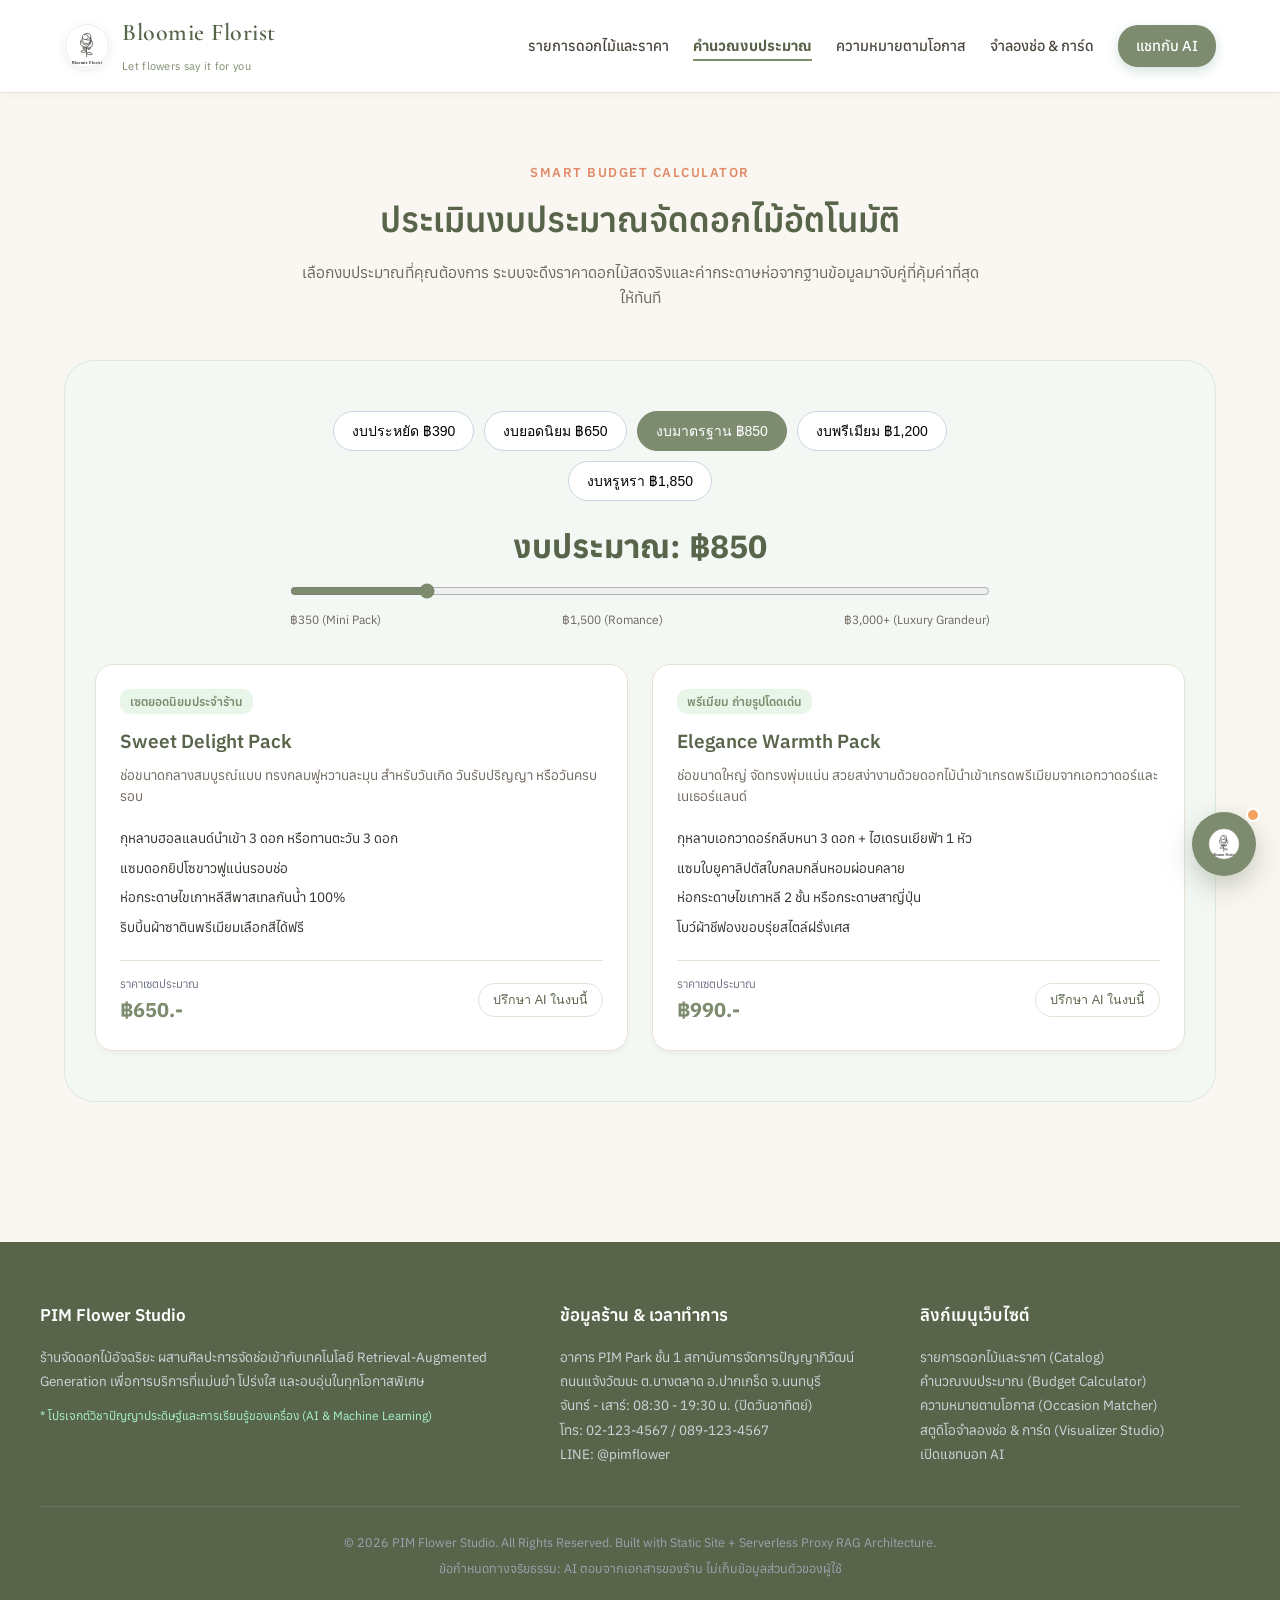
==== budget.html @ 41e6aa0e "ต่อ key ai chat bot ให้ตอบได้" ====
<!DOCTYPE html>
<html lang="th">
<head>
  <meta charset="UTF-8">
  <meta name="viewport" content="width=device-width, initial-scale=1.0">
  <title>คำนวณงบประมาณจัดดอกไม้ - Bloomie Florist</title>
  
  <!-- Google Fonts: Anuphan & Cormorant Garamond -->
  <link rel="preconnect" href="https://fonts.googleapis.com">
  <link rel="preconnect" href="https://fonts.gstatic.com" crossorigin>
  <link href="https://fonts.googleapis.com/css2?family=Anuphan:wght@300;400;500;600;700&family=Cormorant+Garamond:ital,wght@0,400;0,500;0,600;0,700;1,400;1,600&family=Playfair+Display:ital,wght@0,600;0,700;1,600&family=Prompt:ital,wght@0,300;0,400;0,500;0,600;0,700;1,400&display=swap" rel="stylesheet">

  <link rel="stylesheet" href="style.css">
</head>
<body>
  <!-- Header Navigation -->
  <header>
    <div class="nav-container">
      <a href="index.html" class="logo">
        <img src="images/bloomie-logo.svg" alt="Bloomie Florist Logo" width="46" height="46" style="border-radius:50%; box-shadow: 0 2px 8px rgba(0,0,0,0.08);">
        <div class="logo-text">
          <h1 style="font-family: 'Cormorant Garamond', Georgia, serif; font-size: 24px; font-weight: 600; letter-spacing: 0.5px;">Bloomie Florist</h1>
          <span style="font-family: 'Anuphan', sans-serif; font-size: 11px; color: #7D8B6E; font-weight: 400; text-transform:none; letter-spacing:0.3px;">Let flowers say it for you</span>
        </div>
      </a>

      <ul class="nav-links">
        <li><a href="catalog.html">รายการดอกไม้และราคา</a></li>
        <li><a href="budget.html" class="nav-active">คำนวณงบประมาณ</a></li>
        <li><a href="occasions.html">ความหมายตามโอกาส</a></li>
        <li><a href="visualizer.html">จำลองช่อ & การ์ด</a></li>
        <li>
          <a href="javascript:void(0)" onclick="if(window.PimBot) window.PimBot.open();" class="nav-cta-btn">
             แชทกับ AI
          </a>
        </li>
      </ul>
    </div>
  </header>
  <!-- Feature 1: Smart Budget Calculator Section -->
  <section id="budget" class="section-container">
    <div class="section-header">
      <span class="section-tag">Smart Budget Calculator</span>
      <h2>ประเมินงบประมาณจัดดอกไม้อัตโนมัติ</h2>
      <p>เลือกงบประมาณที่คุณต้องการ ระบบจะดึงราคาดอกไม้สดจริงและค่ากระดาษห่อจากฐานข้อมูลมาจับคู่ที่คุ้มค่าที่สุดให้ทันที</p>
    </div>

    <div class="budget-section">
      <div class="budget-controls">
        <div class="budget-preset-pills">
          <button class="budget-pill" onclick="setBudget(390)">งบประหยัด ฿390</button>
          <button class="budget-pill" onclick="setBudget(650)">งบยอดนิยม ฿650</button>
          <button class="budget-pill active" onclick="setBudget(850)">งบมาตรฐาน ฿850</button>
          <button class="budget-pill" onclick="setBudget(1200)">งบพรีเมียม ฿1,200</button>
          <button class="budget-pill" onclick="setBudget(1850)">งบหรูหรา ฿1,850</button>
        </div>

        <div class="budget-slider-wrapper">
          <div class="budget-display-amount">
            งบประมาณ: <span id="budgetDisplayVal">฿850</span>
          </div>
          <input type="range" id="budgetRange" min="350" max="3000" step="50" value="850" oninput="updateBudgetSlider(this.value)">
          <div style="display:flex; justify-content:space-between; font-size:12px; color:var(--text-muted);">
            <span>฿350 (Mini Pack)</span>
            <span>฿1,500 (Romance)</span>
            <span>฿3,000+ (Luxury Grandeur)</span>
          </div>
        </div>
      </div>

      <div class="budget-result-cards" id="budgetCardsContainer">
        <!-- ไดนามิกการ์ดคำนวณงบประมาณ -->
      </div>
    </div>
  </section>

  <!-- Feature 2: Occasion Matcher Section -->


  <script>
    const budgetDatabase = [
      {
        min: 350,
        max: 490,
        title: "Mini Cute Pack ",
        badge: "งบประหยัด & ของขวัญมินิมอล",
        desc: "ช่อขนาดกะทัดรัด น่ารัก ถ่ายรูปขึ้นกล้อง เหมาะสำหรับแสดงความยินดีเพื่อนสนิทหรือวันเกิด",
        items: [
          " ทานตะวันดอกใหญ่ 1 ดอก (หรือทิวลิป 2 ดอก)",
          " แซมดอกสเตติสและแคสเปียคงรูปสวย",
          " ห่อกระดาษคราฟท์รักษ์โลก ผูกเชือกปอรัสติก",
          " การ์ดข้อความอวยพรมินิฟรี"
        ],
        price: 390
      },
      {
        min: 500,
        max: 800,
        title: "Sweet Delight Pack ",
        badge: "เซตยอดนิยมประจำร้าน",
        desc: "ช่อขนาดกลางสมบูรณ์แบบ ทรงกลมฟูหวานละมุน สำหรับวันเกิด วันรับปริญญา หรือวันครบรอบ",
        items: [
          " กุหลาบฮอลแลนด์นำเข้า 3 ดอก หรือทานตะวัน 3 ดอก",
          " แซมดอกยิปโซขาวฟูแน่นรอบช่อ",
          " ห่อกระดาษไขเกาหลีสีพาสเทลกันน้ำ 100%",
          " ริบบิ้นผ้าซาตินพรีเมียมเลือกสีได้ฟรี"
        ],
        price: 650
      },
      {
        min: 850,
        max: 1290,
        title: "Elegance Warmth Pack ",
        badge: "พรีเมียม ถ่ายรูปโดดเด่น",
        desc: "ช่อขนาดใหญ่ จัดทรงพุ่มแน่น สวยสง่างามด้วยดอกไม้นำเข้าเกรดพรีเมียมจากเอกวาดอร์และเนเธอร์แลนด์",
        items: [
          " กุหลาบเอกวาดอร์กลีบหนา 3 ดอก + ไฮเดรนเยียฟ้า 1 หัว",
          " แซมใบยูคาลิปตัสใบกลมกลิ่นหอมผ่อนคลาย",
          " ห่อกระดาษไขเกาหลี 2 ชั้น หรือกระดาษสาญี่ปุ่น",
          " โบว์ผ้าชีฟองขอบรุ่ยสไตล์ฝรั่งเศส"
        ],
        price: 990
      },
      {
        min: 1300,
        max: 1990,
        title: "Premium Romance Pack ",
        badge: "หรูหราอลังการ สำหรับคนพิเศษ",
        desc: "ช่อบอกรักขนาดใหญ่พิเศษ สำหรับวันวาเลนไทน์และวันขอแต่งงานที่น่าจดจำ",
        items: [
          " กุหลาบเอกวาดอร์สีแดงการ์เนต 6-8 ดอก",
          " ผสมดอกลิลลี่ขาว 2 ก้าน หรือทิวลิป 4 ดอก",
          " ห่อกระดาษไขเกาหลีสีดำขอบทองสุดหรู",
          " บริการส่งด้วยรถยนต์ควบคุมอุณหภูมิ"
        ],
        price: 1690
      },
      {
        min: 2000,
        max: 9999,
        title: "Luxury Grandeur Pack ",
        badge: "อภิมหาพรีเมียม ระดับผู้บริหาร",
        desc: "ช่อดอกไม้อภิมหาอลังการ แน่นเต็มตา หรือจัดลงในกล่องกระบอก Round Hat Box และแจกันเซรามิกญี่ปุ่น",
        items: [
          " กุหลาบเอกวาดอร์คัดเกรดพิเศษ 12 ดอกขึ้นไป",
          " กล้วยไม้ฟาแลนนอปซิส และไฮเดรนเยียช่อใหญ่",
          " บรรจุในกล่องกระบอก Round Hat Box หรูหรา",
          " การ์ดอวยพรปั๊มฟอยล์ทองพรีเมียม"
        ],
        price: 2500
      }
    ];

    function setBudget(val) {
      document.getElementById('budgetRange').value = val;
      updateBudgetSlider(val);
      // ไฮไลต์ปุ่ม pill
      document.querySelectorAll('.budget-pill').forEach(btn => {
        if (btn.innerText.includes(val)) {
          btn.classList.add('active');
        } else {
          btn.classList.remove('active');
        }
      });
    }

    function updateBudgetSlider(val) {
      const budget = parseInt(val);
      document.getElementById('budgetDisplayVal').innerText = `฿${budget.toLocaleString()}`;
      renderBudgetCandidates(budget);
    }

    function renderBudgetCandidates(budget) {
      const container = document.getElementById('budgetCardsContainer');
      if (!container) return;

      // คัดเลือกแผนที่ใกล้เคียงกับงบประมาณ
      let matchedPlans = budgetDatabase.filter(p => budget >= p.min - 100 && budget <= p.max + 300);
      if (matchedPlans.length === 0) {
        matchedPlans = [budgetDatabase[budgetDatabase.length - 1]];
      }

      container.innerHTML = matchedPlans.map(plan => `
        <div class="plan-card">
          <div>
            <div class="plan-badge">${plan.badge}</div>
            <h3>${plan.title}</h3>
            <p>${plan.desc}</p>
            <ul class="plan-items-list">
              ${plan.items.map(it => `<li>${it}</li>`).join('')}
            </ul>
          </div>
          <div class="plan-price-row">
            <div>
              <div style="font-size:11.5px; color:#6B7280;">ราคาเซตประมาณ</div>
              <div class="plan-price">฿${plan.price}.-</div>
            </div>
            <button class="btn btn-outline" style="padding:6px 14px; font-size:12.5px;" onclick="if(window.PimBot) window.PimBot.ask('มีงบประมาณ ${budget} บาท สนใจเซต ${plan.title} แนะนำดอกไม้ในงบนี้หน่อยค่ะ');">
              ปรึกษา AI ในงบนี้
            </button>
          </div>
        </div>
      `).join('');
    }

    function setBudget(val) {
      document.getElementById('budgetRange').value = val;
      updateBudgetSlider(val);
      document.querySelectorAll('.budget-pill').forEach(btn => {
        if (btn.innerText.includes(val)) {
          btn.classList.add('active');
        } else {
          btn.classList.remove('active');
        }
      });
    }

    function updateBudgetSlider(val) {
      const budget = parseInt(val);
      document.getElementById('budgetDisplayVal').innerText = `฿${budget.toLocaleString()}`;
      renderBudgetCandidates(budget);
    }

    window.addEventListener('DOMContentLoaded', () => {
      updateBudgetSlider(850);
    });
  </script>
  <!-- Footer -->
  <footer>
    <div class="footer-container">
      <div class="footer-col">
        <h4>PIM Flower Studio</h4>
        <p>
          ร้านจัดดอกไม้อัจฉริยะ ผสานศิลปะการจัดช่อเข้ากับเทคโนโลยี Retrieval-Augmented Generation เพื่อการบริการที่แม่นยำ โปร่งใส และอบอุ่นในทุกโอกาสพิเศษ
        </p>
        <p style="margin-top:12px; font-size:12px; color:#A7F3D0;">
          * โปรเจกต์วิชาปัญญาประดิษฐ์และการเรียนรู้ของเครื่อง (AI & Machine Learning)
        </p>
      </div>

      <div class="footer-col">
        <h4>ข้อมูลร้าน & เวลาทำการ</h4>
        <ul>
          <li>อาคาร PIM Park ชั้น 1 สถาบันการจัดการปัญญาภิวัฒน์</li>
          <li>ถนนแจ้งวัฒนะ ต.บางตลาด อ.ปากเกร็ด จ.นนทบุรี</li>
          <li>จันทร์ - เสาร์: 08:30 - 19:30 น. (ปิดวันอาทิตย์)</li>
          <li>โทร: <a href="tel:021234567">02-123-4567</a> / 089-123-4567</li>
          <li>LINE: @pimflower</li>
        </ul>
      </div>

      <div class="footer-col">
        <h4>ลิงก์เมนูเว็บไซต์</h4>
        <ul>
          <li><a href="catalog.html">รายการดอกไม้และราคา (Catalog)</a></li>
          <li><a href="budget.html">คำนวณงบประมาณ (Budget Calculator)</a></li>
          <li><a href="occasions.html">ความหมายตามโอกาส (Occasion Matcher)</a></li>
          <li><a href="visualizer.html">สตูดิโอจำลองช่อ & การ์ด (Visualizer Studio)</a></li>
          <li><a href="javascript:void(0)" onclick="if(window.PimBot) window.PimBot.open();">เปิดแชทบอท AI</a></li>
        </ul>
      </div>
    </div>

    <div class="footer-bottom">
      <div>© 2026 PIM Flower Studio. All Rights Reserved. Built with Static Site + Serverless Proxy RAG Architecture.</div>
      <div>ข้อกำหนดทางจริยธรรม: AI ตอบจากเอกสารของร้าน ไม่เก็บข้อมูลส่วนตัวของผู้ใช้</div>
    </div>
  </footer>

  <!-- เชื่อมต่อระบบ Chatbot ตามคู่มือวิชา AI -->
  <script src="config.js"></script>
  <script src="chat-widget.js"></script>
</body>
</html>
---- style.css ----
:root {
      --primary: #7D8B6E;        /* สีเขียวมะกอกหลัก Bloomie Florist */
      --primary-dark: #58654B;   /* เขียวมะกอกเข้ม */
      --primary-light: #94A385;  /* เขียวมะกอกสว่าง */
      --accent: #E08A68;         /* ส้มคอรัลนวล */
      --accent-warm: #F4A261;
      --cream: #FAF7F2;          /* ครีม */
      --beige: #F3ECE2;          /* เบจ */
      --olive: #7D8B6E;          /* เขียวมะกอก */
      --soft-pink: #FCECEE;
      --soft-cream: #FAF7F2;
      --sage: #E8EFE5;
      --text-main: #332F2A;
      --text-muted: #6E675D;
      --border-color: #E8E1D5;
      --card-bg: #FFFFFF;
      --shadow-sm: 0 4px 6px -1px rgba(0, 0, 0, 0.04);
      --shadow-md: 0 10px 15px -3px rgba(0, 0, 0, 0.06);
      --shadow-lg: 0 20px 25px -5px rgba(0, 0, 0, 0.08);
    }

    * {
      box-sizing: border-box;
      margin: 0;
      padding: 0;
    }

    body {
      font-family: 'Anuphan', sans-serif;
      font-weight: 400;
      color: var(--text-main);
      background-color: #FAF7F2;
      line-height: 1.6;
      overflow-x: hidden;
    }

    h1, h2, h3, h4 {
      font-weight: 600;
      color: var(--primary-dark);
      font-family: 'Anuphan', sans-serif;
    }

    .font-serif, .shop-brand-name {
      font-family: 'Cormorant Garamond', Georgia, serif;
    }

    /* Navigation */
    header {
      position: sticky;
      top: 0;
      z-index: 1000;
      background: rgba(255, 255, 255, 0.95);
      backdrop-filter: blur(10px);
      border-bottom: 1px solid var(--border-color);
      box-shadow: var(--shadow-sm);
    }

    .nav-container {
      max-width: 1200px;
      margin: 0 auto;
      padding: 14px 24px;
      display: flex;
      justify-content: space-between;
      align-items: center;
    }

    .logo {
      display: flex;
      align-items: center;
      gap: 12px;
      text-decoration: none;
    }

    .logo-icon {
      width: 44px;
      height: 44px;
      border-radius: 12px;
      background: linear-gradient(135deg, var(--primary) 0%, var(--accent) 100%);
      display: flex;
      align-items: center;
      justify-content: center;
      font-size: 22px;
      color: white;
      box-shadow: 0 4px 10px rgba(45, 106, 79, 0.25);
    }

    .logo-text h1 {
      font-size: 19px;
      font-weight: 700;
      color: var(--primary-dark);
      letter-spacing: -0.5px;
    }

    .logo-text span {
      font-size: 11px;
      color: var(--accent);
      font-weight: 500;
      text-transform: uppercase;
      letter-spacing: 1px;
    }

    .nav-links {
      display: flex;
      gap: 24px;
      align-items: center;
      list-style: none;
    }

    .nav-links a {
      text-decoration: none;
      color: var(--text-main);
      font-size: 14.5px;
      font-weight: 500;
      transition: color 0.2s;
    }

    .nav-links a:hover {
      color: var(--primary);
    }

    .nav-cta-btn {
      background: var(--primary);
      color: white !important;
      padding: 9px 18px;
      border-radius: 20px;
      font-weight: 500;
      display: inline-flex;
      align-items: center;
      gap: 6px;
      box-shadow: 0 4px 12px rgba(45, 106, 79, 0.2);
      transition: transform 0.2s, background-color 0.2s;
    }

    .nav-cta-btn:hover {
      background: var(--primary-dark);
      transform: translateY(-2px);
    }

    /* Hero Section */
    .hero {
      position: relative;
      padding: 80px 24px 60px;
      background: radial-gradient(circle at top right, #e8f5e9 0%, #faf9f6 60%);
      overflow: hidden;
    }

    .hero-container {
      max-width: 1200px;
      margin: 0 auto;
      display: grid;
      grid-template-columns: 1.15fr 0.85fr;
      gap: 50px;
      align-items: center;
    }

    .hero-badge {
      display: inline-flex;
      align-items: center;
      gap: 8px;
      background: #E8F5E9;
      color: var(--primary-dark);
      padding: 6px 14px;
      border-radius: 30px;
      font-size: 13px;
      font-weight: 600;
      margin-bottom: 20px;
      border: 1px solid #C8E6C9;
    }

    .hero-title {
      font-size: 46px;
      line-height: 1.25;
      margin-bottom: 20px;
      color: var(--primary-dark);
    }

    .hero-title span.highlight {
      color: var(--accent);
      position: relative;
    }

    .hero-subtitle {
      font-size: 17px;
      color: var(--text-muted);
      margin-bottom: 32px;
      max-width: 580px;
    }

    .hero-actions {
      display: flex;
      flex-wrap: wrap;
      gap: 16px;
      margin-bottom: 40px;
    }

    .btn {
      padding: 13px 26px;
      border-radius: 30px;
      font-size: 15px;
      font-weight: 600;
      text-decoration: none;
      cursor: pointer;
      display: inline-flex;
      align-items: center;
      justify-content: center;
      gap: 8px;
      transition: all 0.25s ease;
      border: none;
    }

    .btn-accent {
      background: var(--accent);
      color: white;
      box-shadow: 0 6px 18px rgba(231, 111, 81, 0.3);
    }

    .btn-accent:hover {
      background: #D95D39;
      transform: translateY(-2px);
      box-shadow: 0 8px 24px rgba(231, 111, 81, 0.4);
    }

    .btn-outline {
      background: white;
      color: var(--primary);
      border: 2px solid var(--primary);
    }

    .btn-outline:hover {
      background: #E8F5E9;
      transform: translateY(-2px);
    }

    .hero-stats {
      display: flex;
      gap: 36px;
      border-top: 1px solid #E5E7EB;
      padding-top: 24px;
    }

    .stat-item h3 {
      font-size: 24px;
      color: var(--primary-dark);
      margin-bottom: 2px;
    }

    .stat-item p {
      font-size: 13px;
      color: var(--text-muted);
    }

    /* Hero Card Display */
    .hero-card-preview {
      background: white;
      border-radius: 24px;
      padding: 24px;
      box-shadow: var(--shadow-lg);
      border: 1px solid rgba(0,0,0,0.06);
      position: relative;
    }

    .preview-badge {
      position: absolute;
      top: 16px;
      right: 16px;
      background: var(--accent);
      color: white;
      font-size: 11px;
      padding: 4px 10px;
      border-radius: 12px;
      font-weight: 600;
    }

    .flower-visual-box {
      width: 100%;
      height: 320px;
      background: linear-gradient(180deg, #FDF0ED 0%, #FFFFFF 100%);
      border-radius: 18px;
      display: flex;
      align-items: center;
      justify-content: center;
      position: relative;
      overflow: hidden;
      border: 1px dashed #F8B4A6;
    }

    .hero-card-details {
      margin-top: 18px;
    }

    .hero-card-details h4 {
      font-size: 18px;
      margin-bottom: 6px;
    }

    .hero-card-details p {
      font-size: 13.5px;
      color: var(--text-muted);
    }

    .price-tag {
      font-size: 20px;
      font-weight: 700;
      color: var(--primary);
      margin-top: 10px;
    }

    /* Section Global Styles */
    section {
      padding: 70px 24px;
    }

    .section-container {
      max-width: 1200px;
      margin: 0 auto;
    }

    .section-header {
      text-align: center;
      max-width: 680px;
      margin: 0 auto 50px;
    }

    .section-tag {
      color: var(--accent);
      font-weight: 600;
      font-size: 13px;
      text-transform: uppercase;
      letter-spacing: 1.5px;
      margin-bottom: 8px;
      display: block;
    }

    .section-header h2 {
      font-size: 34px;
      margin-bottom: 14px;
    }

    .section-header p {
      color: var(--text-muted);
      font-size: 15.5px;
    }

    /* Feature 1: Smart Budget Calculator */
    .budget-section {
      background: #F4F8F5;
      border-radius: 30px;
      padding: 50px 30px;
      margin-top: 20px;
      border: 1px solid #D8EADF;
    }

    .budget-controls {
      display: flex;
      flex-direction: column;
      align-items: center;
      gap: 20px;
      max-width: 700px;
      margin: 0 auto 35px;
    }

    .budget-preset-pills {
      display: flex;
      gap: 10px;
      flex-wrap: wrap;
      justify-content: center;
    }

    .budget-pill {
      background: white;
      border: 1.5px solid #CBD5E1;
      padding: 8px 18px;
      border-radius: 20px;
      font-size: 14px;
      font-weight: 500;
      cursor: pointer;
      transition: all 0.2s;
    }

    .budget-pill.active, .budget-pill:hover {
      background: var(--primary);
      color: white;
      border-color: var(--primary);
    }

    .budget-slider-wrapper {
      width: 100%;
      text-align: center;
    }

    .budget-slider-wrapper input[type="range"] {
      width: 100%;
      height: 8px;
      border-radius: 4px;
      background: #CBD5E1;
      outline: none;
      accent-color: var(--primary);
      margin: 15px 0;
    }

    .budget-display-amount {
      font-size: 32px;
      font-weight: 700;
      color: var(--primary-dark);
    }

    .budget-result-cards {
      display: grid;
      grid-template-columns: repeat(auto-fit, minmax(280px, 1fr));
      gap: 24px;
    }

    .plan-card {
      background: white;
      border-radius: 18px;
      padding: 24px;
      border: 1px solid var(--border-color);
      box-shadow: var(--shadow-sm);
      display: flex;
      flex-direction: column;
      justify-content: space-between;
      transition: transform 0.2s, box-shadow 0.2s;
    }

    .plan-card:hover {
      transform: translateY(-4px);
      box-shadow: var(--shadow-md);
    }

    .plan-badge {
      background: #E8F5E9;
      color: var(--primary);
      font-size: 12px;
      font-weight: 600;
      padding: 3px 10px;
      border-radius: 10px;
      width: fit-content;
      margin-bottom: 12px;
    }

    .plan-card h3 {
      font-size: 19px;
      margin-bottom: 8px;
    }

    .plan-card p {
      font-size: 13.5px;
      color: var(--text-muted);
      margin-bottom: 16px;
    }

    .plan-items-list {
      list-style: none;
      font-size: 13.5px;
      margin-bottom: 18px;
      flex: 1;
    }

    .plan-items-list li {
      padding: 4px 0;
      display: flex;
      align-items: center;
      gap: 6px;
    }

    .plan-price-row {
      display: flex;
      justify-content: space-between;
      align-items: center;
      padding-top: 14px;
      border-top: 1px solid var(--border-color);
    }

    .plan-price {
      font-size: 20px;
      font-weight: 700;
      color: var(--primary);
    }

    /* Feature 2: Occasion Matcher */
    .occasion-grid {
      display: grid;
      grid-template-columns: repeat(auto-fit, minmax(320px, 1fr));
      gap: 24px;
    }

    .occasion-card {
      background: white;
      border-radius: 20px;
      padding: 26px;
      border: 1px solid var(--border-color);
      box-shadow: var(--shadow-sm);
      transition: all 0.25s ease;
      cursor: pointer;
      position: relative;
    }

    .occasion-card:hover {
      border-color: var(--primary);
      box-shadow: var(--shadow-md);
      transform: translateY(-3px);
    }

    .occasion-icon-bar {
      display: flex;
      justify-content: space-between;
      align-items: center;
      margin-bottom: 16px;
    }

    .occasion-emoji {
      font-size: 32px;
      background: #FAF5FF;
      width: 54px;
      height: 54px;
      display: flex;
      align-items: center;
      justify-content: center;
      border-radius: 14px;
    }

    .occasion-card h3 {
      font-size: 20px;
      margin-bottom: 8px;
    }

    .occasion-meaning {
      font-size: 14px;
      color: var(--accent);
      font-weight: 500;
      margin-bottom: 12px;
    }

    .occasion-flowers {
      font-size: 13.5px;
      color: var(--text-muted);
      margin-bottom: 18px;
      line-height: 1.6;
    }

    .occasion-ask-btn {
      font-size: 13px;
      color: var(--primary);
      font-weight: 600;
      display: inline-flex;
      align-items: center;
      gap: 4px;
      background: none;
      border: none;
      cursor: pointer;
      padding: 0;
    }

    /* Feature 3: Bouquet Visualizer & Greeting Card Studio */
    .visualizer-section {
      background: white;
      border-radius: 28px;
      box-shadow: var(--shadow-lg);
      border: 1px solid var(--border-color);
      overflow: hidden;
      margin-top: 30px;
    }

    .visualizer-layout {
      display: grid;
      grid-template-columns: 1fr 1fr;
    }

    @media (max-width: 900px) {
      .visualizer-layout {
        grid-template-columns: 1fr;
      }
    }

    .visualizer-controls {
      padding: 36px;
      border-right: 1px solid var(--border-color);
      background: #FAF9F6;
      max-height: 720px;
      overflow-y: auto;
    }

    .control-group {
      margin-bottom: 22px;
    }

    .control-group label {
      display: block;
      font-size: 14px;
      font-weight: 600;
      color: var(--primary-dark);
      margin-bottom: 8px;
    }

    .option-grid {
      display: grid;
      grid-template-columns: repeat(2, 1fr);
      gap: 8px;
    }

    .option-card {
      background: white;
      border: 1.5px solid var(--border-color);
      padding: 10px 12px;
      border-radius: 12px;
      font-size: 13px;
      cursor: pointer;
      display: flex;
      align-items: center;
      gap: 8px;
      transition: all 0.2s;
    }

    .option-card.active {
      border-color: var(--primary);
      background: #E8F5E9;
      font-weight: 600;
      color: var(--primary-dark);
    }

    .option-card input[type="radio"] {
      display: none;
    }

    .visualizer-canvas-panel {
      padding: 30px 24px;
      display: flex;
      flex-direction: column;
      align-items: center;
      justify-content: center;
      background: radial-gradient(circle, #FAF5FF 0%, #FFFFFF 100%);
    }

    .studio-mode-tabs {
      display: flex;
      background: #E2E8F0;
      padding: 4px;
      border-radius: 14px;
      margin-bottom: 16px;
      width: 100%;
      max-width: 440px;
      gap: 6px;
    }

    .studio-tab-btn {
      flex: 1;
      padding: 8px 12px;
      font-size: 13px;
      font-weight: 600;
      border: none;
      border-radius: 10px;
      cursor: pointer;
      background: transparent;
      color: #64748B;
      transition: all 0.2s;
      font-family: inherit;
    }

    .studio-tab-btn.active {
      background: #FFFFFF;
      color: var(--primary);
      box-shadow: 0 2px 6px rgba(0,0,0,0.08);
    }

    .studio-preview-box {
      width: 100%;
      max-width: 440px;
      background: #FFFFFF;
      border-radius: 20px;
      box-shadow: 0 14px 35px rgba(0,0,0,0.12);
      border: 1px solid rgba(0,0,0,0.08);
      overflow: hidden;
      display: flex;
      flex-direction: column;
      position: relative;
    }

    .studio-photo-frame {
      position: relative;
      width: 100%;
      height: 380px;
      background: #F1F5F9;
      overflow: hidden;
    }

    .studio-photo-frame img {
      width: 100%;
      height: 100%;
      object-fit: cover;
      transition: transform 0.4s ease, opacity 0.3s ease;
      display: block;
    }

    .studio-photo-frame:hover img {
      transform: scale(1.03);
    }

    .studio-badge-overlay {
      position: absolute;
      top: 14px;
      left: 14px;
      display: flex;
      flex-direction: column;
      gap: 6px;
      z-index: 5;
    }

    .studio-badge-pill {
      background: rgba(255, 255, 255, 0.92);
      backdrop-filter: blur(6px);
      padding: 4px 10px;
      border-radius: 12px;
      font-size: 11.5px;
      font-weight: 600;
      color: var(--primary-dark);
      box-shadow: 0 2px 8px rgba(0,0,0,0.1);
      width: fit-content;
    }

    .studio-price-badge {
      position: absolute;
      top: 14px;
      right: 14px;
      background: var(--accent);
      color: white;
      padding: 5px 12px;
      border-radius: 14px;
      font-size: 14px;
      font-weight: 700;
      box-shadow: 0 4px 10px rgba(231, 111, 81, 0.3);
      z-index: 5;
    }

    .studio-card-box {
      background: #FFFDF9;
      padding: 16px 18px 20px;
      border-top: 1px solid #F1E9DB;
      position: relative;
      text-align: center;
    }

    .studio-card-inner {
      border: 1.5px solid #D4AF37;
      padding: 12px 14px;
      border-radius: 10px;
      background: #FFFFFF;
      position: relative;
      box-shadow: 0 4px 12px rgba(212, 175, 55, 0.08);
    }

    .studio-card-title {
      font-size: 11.5px;
      font-weight: 700;
      color: var(--primary);
      letter-spacing: 1px;
      margin-bottom: 6px;
    }

    .studio-card-message {
      font-size: 14.5px;
      color: #1F2937;
      font-style: italic;
      font-weight: 500;
      min-height: 22px;
      word-break: break-word;
    }

    .studio-card-footer {
      font-size: 10.5px;
      color: #9CA3AF;
      margin-top: 6px;
    }

    .studio-shimmer-loader {
      position: absolute;
      top: 0; left: 0; right: 0; bottom: 0;
      background: rgba(255, 255, 255, 0.92);
      backdrop-filter: blur(5px);
      display: none;
      flex-direction: column;
      align-items: center;
      justify-content: center;
      gap: 12px;
      z-index: 10;
    }

    .studio-spinner {
      width: 44px;
      height: 44px;
      border: 4px solid #E2E8F0;
      border-top-color: var(--accent);
      border-radius: 50%;
      animation: studioSpin 0.8s linear infinite;
    }

    @keyframes studioSpin {
      to { transform: rotate(360deg); }
    }

    .canvas-actions {
      margin-top: 20px;
      display: flex;
      gap: 10px;
      flex-wrap: wrap;
      justify-content: center;
      width: 100%;
      max-width: 440px;
    }

    /* RAG Explainer Section */
    .rag-section {
      background: #FFFFFF;
      border-radius: 28px;
      padding: 50px 30px;
      border: 1px solid var(--border-color);
      box-shadow: var(--shadow-sm);
    }

    .rag-steps-grid {
      display: grid;
      grid-template-columns: repeat(auto-fit, minmax(240px, 1fr));
      gap: 20px;
      margin-top: 30px;
    }

    .rag-step-card {
      background: #FAF9F6;
      border-radius: 16px;
      padding: 22px;
      border-top: 4px solid var(--primary);
    }

    .rag-step-num {
      font-size: 12px;
      font-weight: 700;
      color: var(--accent);
      text-transform: uppercase;
      margin-bottom: 6px;
    }

    .rag-step-card h4 {
      font-size: 17px;
      margin-bottom: 8px;
    }

    .rag-step-card p {
      font-size: 13px;
      color: var(--text-muted);
      line-height: 1.5;
    }

    /* Knowledge Files Showcase */
    .docs-badge-row {
      display: flex;
      flex-wrap: wrap;
      gap: 10px;
      justify-content: center;
      margin-top: 25px;
    }

    .doc-badge-pill {
      background: white;
      border: 1px solid #CBD5E1;
      padding: 6px 14px;
      border-radius: 20px;
      font-size: 13px;
      display: flex;
      align-items: center;
      gap: 6px;
      color: #334155;
    }

    /* Footer */
    footer {
      background: var(--primary-dark);
      color: #FFFFFF;
      padding: 60px 24px 30px;
      margin-top: 70px;
    }

    .footer-container {
      max-width: 1200px;
      margin: 0 auto;
      display: grid;
      grid-template-columns: 1.5fr 1fr 1fr;
      gap: 40px;
      padding-bottom: 40px;
      border-bottom: 1px solid rgba(255, 255, 255, 0.1);
    }

    .footer-col h4 {
      color: white;
      font-size: 17px;
      margin-bottom: 16px;
    }

    .footer-col p, .footer-col li {
      color: #D1D5DB;
      font-size: 13.5px;
      line-height: 1.8;
      list-style: none;
    }

    .footer-col a {
      color: #D1D5DB;
      text-decoration: none;
      transition: color 0.2s;
    }

    .footer-col a:hover {
      color: var(--accent-warm);
    }

    .footer-bottom {
      max-width: 1200px;
      margin: 25px auto 0;
      text-align: center;
      font-size: 12.5px;
      color: #9CA3AF;
      display: flex;
      flex-direction: column;
      gap: 6px;
    }

    /* Responsive */
    @media (max-width: 860px) {
      .hero-container {
        grid-template-columns: 1fr;
        text-align: center;
      }
      .hero-title { font-size: 34px; }
      .hero-actions { justify-content: center; }
      .hero-stats { justify-content: center; }
      .nav-links { display: none; }
      .footer-container { grid-template-columns: 1fr; }
    }

/* Flower Catalog & Pricing Table */
.catalog-table-container {
  overflow-x: auto;
  margin-top: 24px;
  background: #FFFFFF;
  border-radius: 14px;
  box-shadow: var(--shadow-sm);
  border: 1px solid var(--border-color);
}
.catalog-table {
  width: 100%;
  border-collapse: collapse;
  text-align: left;
  font-size: 14px;
}
.catalog-table th {
  background: var(--cream);
  color: var(--primary-dark);
  padding: 14px 18px;
  font-weight: 600;
  border-bottom: 1.5px solid var(--border-color);
}
.catalog-table td {
  padding: 13px 18px;
  border-bottom: 1px solid var(--border-color);
  color: var(--text-main);
}
.catalog-table tr:last-child td {
  border-bottom: none;
}
.catalog-table tr:hover {
  background: #FAF9F6;
}
.price-badge-pill {
  display: inline-block;
  background: #EFF5EC;
  color: var(--primary-dark);
  font-weight: 600;
  padding: 4px 10px;
  border-radius: 20px;
  font-size: 13px;
  border: 1px solid #D5E2D0;
}
.category-badge-pill {
  display: inline-block;
  background: var(--beige);
  color: var(--text-muted);
  font-size: 11.5px;
  padding: 2px 8px;
  border-radius: 6px;
  font-weight: 500;
}

/* Modern Card & Visualizer Polish */
.flower-opt-name {
  font-weight: 600;
  font-size: 13.5px;
  color: var(--primary-dark);
}
.flower-opt-price {
  font-size: 11.5px;
  color: var(--text-muted);
  margin-top: 2px;
}
.option-card.active .flower-opt-name {
  color: var(--primary-dark);
}
.option-card.active .flower-opt-price {
  color: #556048;
}

/* Cleaner Header & Nav Styling */
header {
  background: rgba(255, 255, 255, 0.98);
  border-bottom: 1px solid var(--border-color);
  box-shadow: 0 2px 10px rgba(0,0,0,0.03);
}

.nav-links a {
  font-weight: 500;
  color: #4A443B;
  transition: all 0.2s ease;
}
.nav-links a:hover {
  color: var(--primary-dark);
}

.btn-accent {
  background: #C87A58;
  color: white;
  border: none;
  font-weight: 500;
  border-radius: 20px;
  padding: 10px 20px;
  cursor: pointer;
  transition: background 0.2s;
}
.btn-accent:hover {
  background: #B36846;
}

.btn-outline {
  background: transparent;
  color: var(--primary-dark);
  border: 1.5px solid var(--border-color);
  border-radius: 20px;
  padding: 8px 18px;
  cursor: pointer;
  font-weight: 500;
  transition: all 0.2s;
}
.btn-outline:hover {
  border-color: var(--primary);
  background: var(--cream);
}

/* Active Nav Indicator */
.nav-links a.nav-active {
  color: var(--primary-dark) !important;
  font-weight: 700;
  border-bottom: 2px solid var(--primary);
  padding-bottom: 4px;
}

/* Pagination Styling */
.pagination-container {
  display: flex;
  flex-direction: column;
  align-items: center;
  justify-content: center;
  gap: 14px;
  margin-top: 26px;
  padding: 16px 0;
}
.pagination-info {
  font-size: 13px;
  color: var(--text-muted);
}
.pagination-nav {
  display: flex;
  align-items: center;
  gap: 8px;
  flex-wrap: wrap;
  justify-content: center;
}
.pagination-btn {
  background: #FFFFFF;
  border: 1.5px solid var(--border-color);
  color: var(--text-main);
  padding: 7px 14px;
  border-radius: 8px;
  font-size: 13.5px;
  font-weight: 500;
  cursor: pointer;
  transition: all 0.2s ease;
  min-width: 38px;
  text-align: center;
}
.pagination-btn:hover:not(:disabled) {
  border-color: var(--primary);
  color: var(--primary-dark);
  background: var(--cream);
}
.pagination-btn.active {
  background: var(--primary);
  color: #FFFFFF;
  border-color: var(--primary);
  font-weight: 600;
}
.pagination-btn:disabled {
  opacity: 0.4;
  cursor: not-allowed;
  border-color: var(--border-color);
}
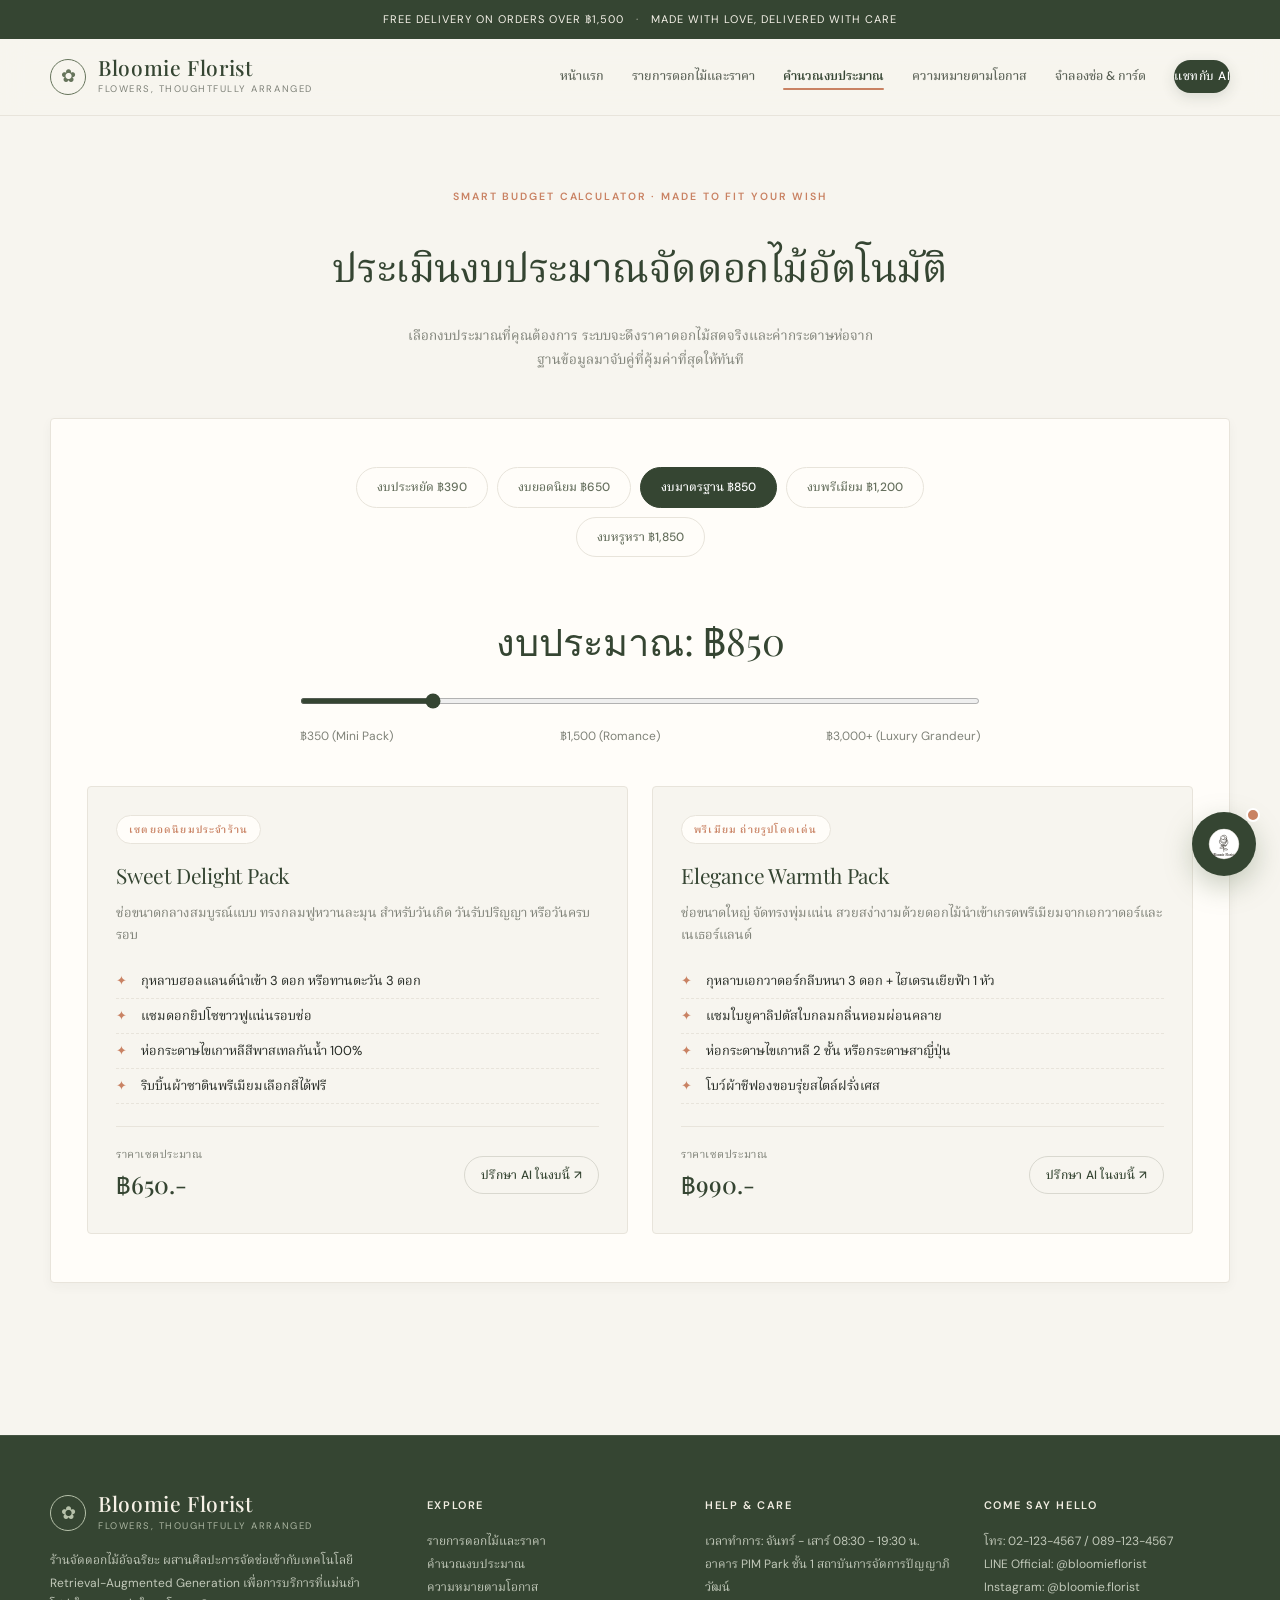
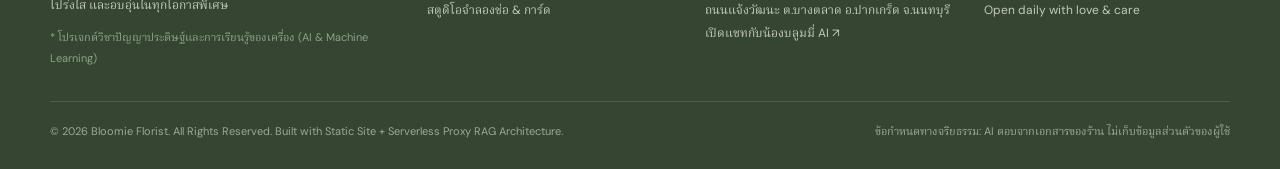
==== commit 87aa0469: "ปรับ ui เปลี่ยนโมเดล ai ใหม่" ====
--- a/budget.html
+++ b/budget.html
@@ -3,205 +3,160 @@
 <head>
   <meta charset="UTF-8">
   <meta name="viewport" content="width=device-width, initial-scale=1.0">
-  <title>คำนวณงบประมาณจัดดอกไม้ - Bloomie Florist</title>
+  <title>คำนวณงบประมาณจัดดอกไม้ — Bloomie Florist</title>
   
-  <!-- Google Fonts: Anuphan & Cormorant Garamond -->
   <link rel="preconnect" href="https://fonts.googleapis.com">
   <link rel="preconnect" href="https://fonts.gstatic.com" crossorigin>
-  <link href="https://fonts.googleapis.com/css2?family=Anuphan:wght@300;400;500;600;700&family=Cormorant+Garamond:ital,wght@0,400;0,500;0,600;0,700;1,400;1,600&family=Playfair+Display:ital,wght@0,600;0,700;1,600&family=Prompt:ital,wght@0,300;0,400;0,500;0,600;0,700;1,400&display=swap" rel="stylesheet">
+  <link href="https://fonts.googleapis.com/css2?family=DM+Sans:ital,wght@0,300;0,400;0,500;0,600;0,700;1,400&family=Playfair+Display:ital,wght@0,400;0,500;0,600;0,700;1,400;1,600&family=Noto+Serif+Thai:wght@300;400;500;600&family=Anuphan:wght@300;400;500;600&display=swap" rel="stylesheet">
 
   <link rel="stylesheet" href="style.css">
 </head>
 <body>
+  <!-- Top Announcement Bar -->
+  <div class="announcement">
+    FREE DELIVERY ON ORDERS OVER ฿1,500 <span>·</span> MADE WITH LOVE, DELIVERED WITH CARE
+  </div>
+
   <!-- Header Navigation -->
-  <header>
-    <div class="nav-container">
-      <a href="index.html" class="logo">
-        <img src="images/bloomie-logo.svg" alt="Bloomie Florist Logo" width="46" height="46" style="border-radius:50%; box-shadow: 0 2px 8px rgba(0,0,0,0.08);">
-        <div class="logo-text">
-          <h1 style="font-family: 'Cormorant Garamond', Georgia, serif; font-size: 24px; font-weight: 600; letter-spacing: 0.5px;">Bloomie Florist</h1>
-          <span style="font-family: 'Anuphan', sans-serif; font-size: 11px; color: #7D8B6E; font-weight: 400; text-transform:none; letter-spacing:0.3px;">Let flowers say it for you</span>
+  <header class="nav">
+    <div class="container nav-inner">
+      <a href="index.html" class="brand">
+        <span class="brandmark">✿</span>
+        <div class="brand-text">
+          <span class="brand-name">Bloomie Florist</span>
+          <small>Flowers, thoughtfully arranged</small>
         </div>
       </a>
 
-      <ul class="nav-links">
+      <ul class="nav-links" id="navlinks">
+        <li><a href="index.html">หน้าแรก</a></li>
         <li><a href="catalog.html">รายการดอกไม้และราคา</a></li>
         <li><a href="budget.html" class="nav-active">คำนวณงบประมาณ</a></li>
         <li><a href="occasions.html">ความหมายตามโอกาส</a></li>
         <li><a href="visualizer.html">จำลองช่อ & การ์ด</a></li>
         <li>
           <a href="javascript:void(0)" onclick="if(window.PimBot) window.PimBot.open();" class="nav-cta-btn">
-             แชทกับ AI
+            แชทกับ AI
           </a>
         </li>
       </ul>
+
+      <button class="iconbtn menu-toggle" id="menuBtn" title="เมนู" onclick="document.getElementById('navlinks').classList.toggle('open');">☰</button>
     </div>
   </header>
-  <!-- Feature 1: Smart Budget Calculator Section -->
-  <section id="budget" class="section-container">
-    <div class="section-header">
-      <span class="section-tag">Smart Budget Calculator</span>
-      <h2>ประเมินงบประมาณจัดดอกไม้อัตโนมัติ</h2>
-      <p>เลือกงบประมาณที่คุณต้องการ ระบบจะดึงราคาดอกไม้สดจริงและค่ากระดาษห่อจากฐานข้อมูลมาจับคู่ที่คุ้มค่าที่สุดให้ทันที</p>
-    </div>
-
-    <div class="budget-section">
-      <div class="budget-controls">
-        <div class="budget-preset-pills">
-          <button class="budget-pill" onclick="setBudget(390)">งบประหยัด ฿390</button>
-          <button class="budget-pill" onclick="setBudget(650)">งบยอดนิยม ฿650</button>
-          <button class="budget-pill active" onclick="setBudget(850)">งบมาตรฐาน ฿850</button>
-          <button class="budget-pill" onclick="setBudget(1200)">งบพรีเมียม ฿1,200</button>
-          <button class="budget-pill" onclick="setBudget(1850)">งบหรูหรา ฿1,850</button>
-        </div>
-
-        <div class="budget-slider-wrapper">
-          <div class="budget-display-amount">
-            งบประมาณ: <span id="budgetDisplayVal">฿850</span>
-          </div>
-          <input type="range" id="budgetRange" min="350" max="3000" step="50" value="850" oninput="updateBudgetSlider(this.value)">
-          <div style="display:flex; justify-content:space-between; font-size:12px; color:var(--text-muted);">
-            <span>฿350 (Mini Pack)</span>
-            <span>฿1,500 (Romance)</span>
-            <span>฿3,000+ (Luxury Grandeur)</span>
-          </div>
-        </div>
-      </div>
-
-      <div class="budget-result-cards" id="budgetCardsContainer">
-        <!-- ไดนามิกการ์ดคำนวณงบประมาณ -->
+
+  <!-- Smart Budget Calculator Section -->
+  <section id="budget" class="section">
+    <div class="container">
+      <div class="section-head text-center">
+        <div class="eyebrow">SMART BUDGET CALCULATOR · MADE TO FIT YOUR WISH</div>
+        <h2>ประเมินงบประมาณจัดดอกไม้อัตโนมัติ</h2>
+        <p>เลือกงบประมาณที่คุณต้องการ ระบบจะดึงราคาดอกไม้สดจริงและค่ากระดาษห่อจากฐานข้อมูลมาจับคู่ที่คุ้มค่าที่สุดให้ทันที</p>
+      </div>
+
+      <div class="budget-section">
+        <div class="budget-controls">
+          <div class="budget-preset-pills">
+            <button class="budget-pill" onclick="setBudget(390)">งบประหยัด ฿390</button>
+            <button class="budget-pill" onclick="setBudget(650)">งบยอดนิยม ฿650</button>
+            <button class="budget-pill active" onclick="setBudget(850)">งบมาตรฐาน ฿850</button>
+            <button class="budget-pill" onclick="setBudget(1200)">งบพรีเมียม ฿1,200</button>
+            <button class="budget-pill" onclick="setBudget(1850)">งบหรูหรา ฿1,850</button>
+          </div>
+
+          <div class="budget-slider-wrapper">
+            <div class="budget-display-amount">
+              งบประมาณ: <span id="budgetDisplayVal">฿850</span>
+            </div>
+            <input type="range" id="budgetRange" min="350" max="3000" step="50" value="850" oninput="updateBudgetSlider(this.value)">
+            <div style="display:flex; justify-content:space-between; font-size:12px; color:var(--muted); margin-top:6px;">
+              <span>฿350 (Mini Pack)</span>
+              <span>฿1,500 (Romance)</span>
+              <span>฿3,000+ (Luxury Grandeur)</span>
+            </div>
+          </div>
+        </div>
+
+        <div class="budget-result-cards" id="budgetCardsContainer">
+          <!-- Populated by JS -->
+        </div>
       </div>
     </div>
   </section>
-
-  <!-- Feature 2: Occasion Matcher Section -->
-
 
   <script>
     const budgetDatabase = [
       {
         min: 350,
         max: 490,
-        title: "Mini Cute Pack ",
+        title: "Mini Cute Pack",
         badge: "งบประหยัด & ของขวัญมินิมอล",
         desc: "ช่อขนาดกะทัดรัด น่ารัก ถ่ายรูปขึ้นกล้อง เหมาะสำหรับแสดงความยินดีเพื่อนสนิทหรือวันเกิด",
         items: [
-          " ทานตะวันดอกใหญ่ 1 ดอก (หรือทิวลิป 2 ดอก)",
-          " แซมดอกสเตติสและแคสเปียคงรูปสวย",
-          " ห่อกระดาษคราฟท์รักษ์โลก ผูกเชือกปอรัสติก",
-          " การ์ดข้อความอวยพรมินิฟรี"
+          "ทานตะวันดอกใหญ่ 1 ดอก (หรือทิวลิป 2 ดอก)",
+          "แซมดอกสเตติสและแคสเปียคงรูปสวย",
+          "ห่อกระดาษคราฟท์รักษ์โลก ผูกเชือกปอรัสติก",
+          "การ์ดข้อความอวยพรมินิฟรี"
         ],
         price: 390
       },
       {
         min: 500,
         max: 800,
-        title: "Sweet Delight Pack ",
+        title: "Sweet Delight Pack",
         badge: "เซตยอดนิยมประจำร้าน",
         desc: "ช่อขนาดกลางสมบูรณ์แบบ ทรงกลมฟูหวานละมุน สำหรับวันเกิด วันรับปริญญา หรือวันครบรอบ",
         items: [
-          " กุหลาบฮอลแลนด์นำเข้า 3 ดอก หรือทานตะวัน 3 ดอก",
-          " แซมดอกยิปโซขาวฟูแน่นรอบช่อ",
-          " ห่อกระดาษไขเกาหลีสีพาสเทลกันน้ำ 100%",
-          " ริบบิ้นผ้าซาตินพรีเมียมเลือกสีได้ฟรี"
+          "กุหลาบฮอลแลนด์นำเข้า 3 ดอก หรือทานตะวัน 3 ดอก",
+          "แซมดอกยิปโซขาวฟูแน่นรอบช่อ",
+          "ห่อกระดาษไขเกาหลีสีพาสเทลกันน้ำ 100%",
+          "ริบบิ้นผ้าซาตินพรีเมียมเลือกสีได้ฟรี"
         ],
         price: 650
       },
       {
         min: 850,
         max: 1290,
-        title: "Elegance Warmth Pack ",
+        title: "Elegance Warmth Pack",
         badge: "พรีเมียม ถ่ายรูปโดดเด่น",
         desc: "ช่อขนาดใหญ่ จัดทรงพุ่มแน่น สวยสง่างามด้วยดอกไม้นำเข้าเกรดพรีเมียมจากเอกวาดอร์และเนเธอร์แลนด์",
         items: [
-          " กุหลาบเอกวาดอร์กลีบหนา 3 ดอก + ไฮเดรนเยียฟ้า 1 หัว",
-          " แซมใบยูคาลิปตัสใบกลมกลิ่นหอมผ่อนคลาย",
-          " ห่อกระดาษไขเกาหลี 2 ชั้น หรือกระดาษสาญี่ปุ่น",
-          " โบว์ผ้าชีฟองขอบรุ่ยสไตล์ฝรั่งเศส"
+          "กุหลาบเอกวาดอร์กลีบหนา 3 ดอก + ไฮเดรนเยียฟ้า 1 หัว",
+          "แซมใบยูคาลิปตัสใบกลมกลิ่นหอมผ่อนคลาย",
+          "ห่อกระดาษไขเกาหลี 2 ชั้น หรือกระดาษสาญี่ปุ่น",
+          "โบว์ผ้าชีฟองขอบรุ่ยสไตล์ฝรั่งเศส"
         ],
         price: 990
       },
       {
         min: 1300,
         max: 1990,
-        title: "Premium Romance Pack ",
+        title: "Premium Romance Pack",
         badge: "หรูหราอลังการ สำหรับคนพิเศษ",
         desc: "ช่อบอกรักขนาดใหญ่พิเศษ สำหรับวันวาเลนไทน์และวันขอแต่งงานที่น่าจดจำ",
         items: [
-          " กุหลาบเอกวาดอร์สีแดงการ์เนต 6-8 ดอก",
-          " ผสมดอกลิลลี่ขาว 2 ก้าน หรือทิวลิป 4 ดอก",
-          " ห่อกระดาษไขเกาหลีสีดำขอบทองสุดหรู",
-          " บริการส่งด้วยรถยนต์ควบคุมอุณหภูมิ"
+          "กุหลาบเอกวาดอร์สีแดงการ์เนต 6-8 ดอก",
+          "ผสมดอกลิลลี่ขาว 2 ก้าน หรือทิวลิป 4 ดอก",
+          "ห่อกระดาษไขเกาหลีสีดำขอบทองสุดหรู",
+          "บริการส่งด้วยรถยนต์ควบคุมอุณหภูมิ"
         ],
         price: 1690
       },
       {
         min: 2000,
         max: 9999,
-        title: "Luxury Grandeur Pack ",
+        title: "Luxury Grandeur Pack",
         badge: "อภิมหาพรีเมียม ระดับผู้บริหาร",
         desc: "ช่อดอกไม้อภิมหาอลังการ แน่นเต็มตา หรือจัดลงในกล่องกระบอก Round Hat Box และแจกันเซรามิกญี่ปุ่น",
         items: [
-          " กุหลาบเอกวาดอร์คัดเกรดพิเศษ 12 ดอกขึ้นไป",
-          " กล้วยไม้ฟาแลนนอปซิส และไฮเดรนเยียช่อใหญ่",
-          " บรรจุในกล่องกระบอก Round Hat Box หรูหรา",
-          " การ์ดอวยพรปั๊มฟอยล์ทองพรีเมียม"
+          "กุหลาบเอกวาดอร์คัดเกรดพิเศษ 12 ดอกขึ้นไป",
+          "กล้วยไม้ฟาแลนนอปซิส และไฮเดรนเยียช่อใหญ่",
+          "บรรจุในกล่องกระบอก Round Hat Box หรูหรา",
+          "การ์ดอวยพรปั๊มฟอยล์ทองพรีเมียม"
         ],
         price: 2500
       }
     ];
-
-    function setBudget(val) {
-      document.getElementById('budgetRange').value = val;
-      updateBudgetSlider(val);
-      // ไฮไลต์ปุ่ม pill
-      document.querySelectorAll('.budget-pill').forEach(btn => {
-        if (btn.innerText.includes(val)) {
-          btn.classList.add('active');
-        } else {
-          btn.classList.remove('active');
-        }
-      });
-    }
-
-    function updateBudgetSlider(val) {
-      const budget = parseInt(val);
-      document.getElementById('budgetDisplayVal').innerText = `฿${budget.toLocaleString()}`;
-      renderBudgetCandidates(budget);
-    }
-
-    function renderBudgetCandidates(budget) {
-      const container = document.getElementById('budgetCardsContainer');
-      if (!container) return;
-
-      // คัดเลือกแผนที่ใกล้เคียงกับงบประมาณ
-      let matchedPlans = budgetDatabase.filter(p => budget >= p.min - 100 && budget <= p.max + 300);
-      if (matchedPlans.length === 0) {
-        matchedPlans = [budgetDatabase[budgetDatabase.length - 1]];
-      }
-
-      container.innerHTML = matchedPlans.map(plan => `
-        <div class="plan-card">
-          <div>
-            <div class="plan-badge">${plan.badge}</div>
-            <h3>${plan.title}</h3>
-            <p>${plan.desc}</p>
-            <ul class="plan-items-list">
-              ${plan.items.map(it => `<li>${it}</li>`).join('')}
-            </ul>
-          </div>
-          <div class="plan-price-row">
-            <div>
-              <div style="font-size:11.5px; color:#6B7280;">ราคาเซตประมาณ</div>
-              <div class="plan-price">฿${plan.price}.-</div>
-            </div>
-            <button class="btn btn-outline" style="padding:6px 14px; font-size:12.5px;" onclick="if(window.PimBot) window.PimBot.ask('มีงบประมาณ ${budget} บาท สนใจเซต ${plan.title} แนะนำดอกไม้ในงบนี้หน่อยค่ะ');">
-              ปรึกษา AI ในงบนี้
-            </button>
-          </div>
-        </div>
-      `).join('');
-    }
 
     function setBudget(val) {
       document.getElementById('budgetRange').value = val;
@@ -221,53 +176,94 @@
       renderBudgetCandidates(budget);
     }
 
+    function renderBudgetCandidates(budget) {
+      const container = document.getElementById('budgetCardsContainer');
+      if (!container) return;
+
+      let matchedPlans = budgetDatabase.filter(p => budget >= p.min - 100 && budget <= p.max + 300);
+      if (matchedPlans.length === 0) {
+        matchedPlans = [budgetDatabase[budgetDatabase.length - 1]];
+      }
+
+      container.innerHTML = matchedPlans.map(plan => `
+        <div class="plan-card">
+          <div>
+            <div class="plan-badge">${plan.badge}</div>
+            <h3>${plan.title}</h3>
+            <p>${plan.desc}</p>
+            <ul class="plan-items-list">
+              ${plan.items.map(it => `<li><span style="color:var(--rust); margin-right:6px;">✦</span> ${it}</li>`).join('')}
+            </ul>
+          </div>
+          <div class="plan-price-row">
+            <div>
+              <div style="font-size:11px; color:var(--muted); text-transform:uppercase; letter-spacing:0.05em;">ราคาเซตประมาณ</div>
+              <div class="plan-price">฿${plan.price.toLocaleString()}.-</div>
+            </div>
+            <button class="btn btn-outline" style="padding:8px 16px; font-size:12px;" onclick="if(window.PimBot) window.PimBot.ask('มีงบประมาณ ${budget} บาท สนใจเซต ${plan.title} แนะนำดอกไม้ในงบนี้หน่อยค่ะ');">
+              ปรึกษา AI ในงบนี้ ↗
+            </button>
+          </div>
+        </div>
+      `).join('');
+    }
+
     window.addEventListener('DOMContentLoaded', () => {
       updateBudgetSlider(850);
     });
   </script>
-  <!-- Footer -->
-  <footer>
-    <div class="footer-container">
-      <div class="footer-col">
-        <h4>PIM Flower Studio</h4>
-        <p>
+
+  <!-- Editorial Footer -->
+  <footer class="footer">
+    <div class="container footer-grid">
+      <div>
+        <a href="index.html" class="brand">
+          <span class="brandmark" style="border-color:#b6c1aa; color:#b6c1aa">✿</span>
+          <div class="brand-text">
+            <span class="brand-name">Bloomie Florist</span>
+            <small style="color:#aab4a0">Flowers, thoughtfully arranged</small>
+          </div>
+        </a>
+        <p style="margin-top:14px;">
           ร้านจัดดอกไม้อัจฉริยะ ผสานศิลปะการจัดช่อเข้ากับเทคโนโลยี Retrieval-Augmented Generation เพื่อการบริการที่แม่นยำ โปร่งใส และอบอุ่นในทุกโอกาสพิเศษ
         </p>
-        <p style="margin-top:12px; font-size:12px; color:#A7F3D0;">
+        <p style="margin-top:10px; font-size:11px; color:#8fa385;">
           * โปรเจกต์วิชาปัญญาประดิษฐ์และการเรียนรู้ของเครื่อง (AI & Machine Learning)
         </p>
       </div>
 
-      <div class="footer-col">
-        <h4>ข้อมูลร้าน & เวลาทำการ</h4>
-        <ul>
-          <li>อาคาร PIM Park ชั้น 1 สถาบันการจัดการปัญญาภิวัฒน์</li>
-          <li>ถนนแจ้งวัฒนะ ต.บางตลาด อ.ปากเกร็ด จ.นนทบุรี</li>
-          <li>จันทร์ - เสาร์: 08:30 - 19:30 น. (ปิดวันอาทิตย์)</li>
-          <li>โทร: <a href="tel:021234567">02-123-4567</a> / 089-123-4567</li>
-          <li>LINE: @pimflower</li>
-        </ul>
-      </div>
-
-      <div class="footer-col">
-        <h4>ลิงก์เมนูเว็บไซต์</h4>
-        <ul>
-          <li><a href="catalog.html">รายการดอกไม้และราคา (Catalog)</a></li>
-          <li><a href="budget.html">คำนวณงบประมาณ (Budget Calculator)</a></li>
-          <li><a href="occasions.html">ความหมายตามโอกาส (Occasion Matcher)</a></li>
-          <li><a href="visualizer.html">สตูดิโอจำลองช่อ & การ์ด (Visualizer Studio)</a></li>
-          <li><a href="javascript:void(0)" onclick="if(window.PimBot) window.PimBot.open();">เปิดแชทบอท AI</a></li>
-        </ul>
+      <div>
+        <h4>EXPLORE</h4>
+        <p><a href="catalog.html">รายการดอกไม้และราคา</a></p>
+        <p><a href="budget.html">คำนวณงบประมาณ</a></p>
+        <p><a href="occasions.html">ความหมายตามโอกาส</a></p>
+        <p><a href="visualizer.html">สตูดิโอจำลองช่อ & การ์ด</a></p>
+      </div>
+
+      <div>
+        <h4>HELP & CARE</h4>
+        <p>เวลาทำการ: จันทร์ - เสาร์ 08:30 - 19:30 น.</p>
+        <p>อาคาร PIM Park ชั้น 1 สถาบันการจัดการปัญญาภิวัฒน์</p>
+        <p>ถนนแจ้งวัฒนะ ต.บางตลาด อ.ปากเกร็ด จ.นนทบุรี</p>
+        <p><a href="javascript:void(0)" onclick="if(window.PimBot) window.PimBot.open();">เปิดแชทกับน้องบลูมมี่ AI ↗</a></p>
+      </div>
+
+      <div>
+        <h4>COME SAY HELLO</h4>
+        <p>โทร: <a href="tel:021234567">02-123-4567</a> / 089-123-4567</p>
+        <p>LINE Official: @bloomieflorist</p>
+        <p>Instagram: @bloomie.florist</p>
+        <p>Open daily with love & care</p>
       </div>
     </div>
 
     <div class="footer-bottom">
-      <div>© 2026 PIM Flower Studio. All Rights Reserved. Built with Static Site + Serverless Proxy RAG Architecture.</div>
+      <div>© 2026 Bloomie Florist. All Rights Reserved. Built with Static Site + Serverless Proxy RAG Architecture.</div>
       <div>ข้อกำหนดทางจริยธรรม: AI ตอบจากเอกสารของร้าน ไม่เก็บข้อมูลส่วนตัวของผู้ใช้</div>
     </div>
   </footer>
 
-  <!-- เชื่อมต่อระบบ Chatbot ตามคู่มือวิชา AI -->
+  <!-- Connect AI Chatbot Scripts -->
   <script src="config.js"></script>
   <script src="chat-widget.js"></script>
 </body>
--- a/style.css
+++ b/style.css
@@ -1,1078 +1,876 @@
+/* ==========================================================================
+   Bloomie Florist — Luxe Editorial Design System
+   Inspired by bloomie-luxe: Playfair Display + Noto Serif Thai + DM Sans
+   Palette: Deep Forest Green, Sage, Olive, Rust Coral, Cream & Paper
+   ========================================================================== */
+
+@import url('https://fonts.googleapis.com/css2?family=DM+Sans:ital,wght@0,300;0,400;0,500;0,600;0,700;1,400&family=Playfair+Display:ital,wght@0,400;0,500;0,600;0,700;1,400;1,600&family=Noto+Serif+Thai:wght@300;400;500;600&family=Anuphan:wght@300;400;500;600&display=swap');
+
 :root {
-      --primary: #7D8B6E;        /* สีเขียวมะกอกหลัก Bloomie Florist */
-      --primary-dark: #58654B;   /* เขียวมะกอกเข้ม */
-      --primary-light: #94A385;  /* เขียวมะกอกสว่าง */
-      --accent: #E08A68;         /* ส้มคอรัลนวล */
-      --accent-warm: #F4A261;
-      --cream: #FAF7F2;          /* ครีม */
-      --beige: #F3ECE2;          /* เบจ */
-      --olive: #7D8B6E;          /* เขียวมะกอก */
-      --soft-pink: #FCECEE;
-      --soft-cream: #FAF7F2;
-      --sage: #E8EFE5;
-      --text-main: #332F2A;
-      --text-muted: #6E675D;
-      --border-color: #E8E1D5;
-      --card-bg: #FFFFFF;
-      --shadow-sm: 0 4px 6px -1px rgba(0, 0, 0, 0.04);
-      --shadow-md: 0 10px 15px -3px rgba(0, 0, 0, 0.06);
-      --shadow-lg: 0 20px 25px -5px rgba(0, 0, 0, 0.08);
-    }
-
-    * {
-      box-sizing: border-box;
-      margin: 0;
-      padding: 0;
-    }
-
-    body {
-      font-family: 'Anuphan', sans-serif;
-      font-weight: 400;
-      color: var(--text-main);
-      background-color: #FAF7F2;
-      line-height: 1.6;
-      overflow-x: hidden;
-    }
-
-    h1, h2, h3, h4 {
-      font-weight: 600;
-      color: var(--primary-dark);
-      font-family: 'Anuphan', sans-serif;
-    }
-
-    .font-serif, .shop-brand-name {
-      font-family: 'Cormorant Garamond', Georgia, serif;
-    }
-
-    /* Navigation */
-    header {
-      position: sticky;
-      top: 0;
-      z-index: 1000;
-      background: rgba(255, 255, 255, 0.95);
-      backdrop-filter: blur(10px);
-      border-bottom: 1px solid var(--border-color);
-      box-shadow: var(--shadow-sm);
-    }
-
-    .nav-container {
-      max-width: 1200px;
-      margin: 0 auto;
-      padding: 14px 24px;
-      display: flex;
-      justify-content: space-between;
-      align-items: center;
-    }
-
-    .logo {
-      display: flex;
-      align-items: center;
-      gap: 12px;
-      text-decoration: none;
-    }
-
-    .logo-icon {
-      width: 44px;
-      height: 44px;
-      border-radius: 12px;
-      background: linear-gradient(135deg, var(--primary) 0%, var(--accent) 100%);
-      display: flex;
-      align-items: center;
-      justify-content: center;
-      font-size: 22px;
-      color: white;
-      box-shadow: 0 4px 10px rgba(45, 106, 79, 0.25);
-    }
-
-    .logo-text h1 {
-      font-size: 19px;
-      font-weight: 700;
-      color: var(--primary-dark);
-      letter-spacing: -0.5px;
-    }
-
-    .logo-text span {
-      font-size: 11px;
-      color: var(--accent);
-      font-weight: 500;
-      text-transform: uppercase;
-      letter-spacing: 1px;
-    }
-
-    .nav-links {
-      display: flex;
-      gap: 24px;
-      align-items: center;
-      list-style: none;
-    }
-
-    .nav-links a {
-      text-decoration: none;
-      color: var(--text-main);
-      font-size: 14.5px;
-      font-weight: 500;
-      transition: color 0.2s;
-    }
-
-    .nav-links a:hover {
-      color: var(--primary);
-    }
-
-    .nav-cta-btn {
-      background: var(--primary);
-      color: white !important;
-      padding: 9px 18px;
-      border-radius: 20px;
-      font-weight: 500;
-      display: inline-flex;
-      align-items: center;
-      gap: 6px;
-      box-shadow: 0 4px 12px rgba(45, 106, 79, 0.2);
-      transition: transform 0.2s, background-color 0.2s;
-    }
-
-    .nav-cta-btn:hover {
-      background: var(--primary-dark);
-      transform: translateY(-2px);
-    }
-
-    /* Hero Section */
-    .hero {
-      position: relative;
-      padding: 80px 24px 60px;
-      background: radial-gradient(circle at top right, #e8f5e9 0%, #faf9f6 60%);
-      overflow: hidden;
-    }
-
-    .hero-container {
-      max-width: 1200px;
-      margin: 0 auto;
-      display: grid;
-      grid-template-columns: 1.15fr 0.85fr;
-      gap: 50px;
-      align-items: center;
-    }
-
-    .hero-badge {
-      display: inline-flex;
-      align-items: center;
-      gap: 8px;
-      background: #E8F5E9;
-      color: var(--primary-dark);
-      padding: 6px 14px;
-      border-radius: 30px;
-      font-size: 13px;
-      font-weight: 600;
-      margin-bottom: 20px;
-      border: 1px solid #C8E6C9;
-    }
-
-    .hero-title {
-      font-size: 46px;
-      line-height: 1.25;
-      margin-bottom: 20px;
-      color: var(--primary-dark);
-    }
-
-    .hero-title span.highlight {
-      color: var(--accent);
-      position: relative;
-    }
-
-    .hero-subtitle {
-      font-size: 17px;
-      color: var(--text-muted);
-      margin-bottom: 32px;
-      max-width: 580px;
-    }
-
-    .hero-actions {
-      display: flex;
-      flex-wrap: wrap;
-      gap: 16px;
-      margin-bottom: 40px;
-    }
-
-    .btn {
-      padding: 13px 26px;
-      border-radius: 30px;
-      font-size: 15px;
-      font-weight: 600;
-      text-decoration: none;
-      cursor: pointer;
-      display: inline-flex;
-      align-items: center;
-      justify-content: center;
-      gap: 8px;
-      transition: all 0.25s ease;
-      border: none;
-    }
-
-    .btn-accent {
-      background: var(--accent);
-      color: white;
-      box-shadow: 0 6px 18px rgba(231, 111, 81, 0.3);
-    }
-
-    .btn-accent:hover {
-      background: #D95D39;
-      transform: translateY(-2px);
-      box-shadow: 0 8px 24px rgba(231, 111, 81, 0.4);
-    }
-
-    .btn-outline {
-      background: white;
-      color: var(--primary);
-      border: 2px solid var(--primary);
-    }
-
-    .btn-outline:hover {
-      background: #E8F5E9;
-      transform: translateY(-2px);
-    }
-
-    .hero-stats {
-      display: flex;
-      gap: 36px;
-      border-top: 1px solid #E5E7EB;
-      padding-top: 24px;
-    }
-
-    .stat-item h3 {
-      font-size: 24px;
-      color: var(--primary-dark);
-      margin-bottom: 2px;
-    }
-
-    .stat-item p {
-      font-size: 13px;
-      color: var(--text-muted);
-    }
-
-    /* Hero Card Display */
-    .hero-card-preview {
-      background: white;
-      border-radius: 24px;
-      padding: 24px;
-      box-shadow: var(--shadow-lg);
-      border: 1px solid rgba(0,0,0,0.06);
-      position: relative;
-    }
-
-    .preview-badge {
-      position: absolute;
-      top: 16px;
-      right: 16px;
-      background: var(--accent);
-      color: white;
-      font-size: 11px;
-      padding: 4px 10px;
-      border-radius: 12px;
-      font-weight: 600;
-    }
-
-    .flower-visual-box {
-      width: 100%;
-      height: 320px;
-      background: linear-gradient(180deg, #FDF0ED 0%, #FFFFFF 100%);
-      border-radius: 18px;
-      display: flex;
-      align-items: center;
-      justify-content: center;
-      position: relative;
-      overflow: hidden;
-      border: 1px dashed #F8B4A6;
-    }
-
-    .hero-card-details {
-      margin-top: 18px;
-    }
-
-    .hero-card-details h4 {
-      font-size: 18px;
-      margin-bottom: 6px;
-    }
-
-    .hero-card-details p {
-      font-size: 13.5px;
-      color: var(--text-muted);
-    }
-
-    .price-tag {
-      font-size: 20px;
-      font-weight: 700;
-      color: var(--primary);
-      margin-top: 10px;
-    }
-
-    /* Section Global Styles */
-    section {
-      padding: 70px 24px;
-    }
-
-    .section-container {
-      max-width: 1200px;
-      margin: 0 auto;
-    }
-
-    .section-header {
-      text-align: center;
-      max-width: 680px;
-      margin: 0 auto 50px;
-    }
-
-    .section-tag {
-      color: var(--accent);
-      font-weight: 600;
-      font-size: 13px;
-      text-transform: uppercase;
-      letter-spacing: 1.5px;
-      margin-bottom: 8px;
-      display: block;
-    }
-
-    .section-header h2 {
-      font-size: 34px;
-      margin-bottom: 14px;
-    }
-
-    .section-header p {
-      color: var(--text-muted);
-      font-size: 15.5px;
-    }
-
-    /* Feature 1: Smart Budget Calculator */
-    .budget-section {
-      background: #F4F8F5;
-      border-radius: 30px;
-      padding: 50px 30px;
-      margin-top: 20px;
-      border: 1px solid #D8EADF;
-    }
-
-    .budget-controls {
-      display: flex;
-      flex-direction: column;
-      align-items: center;
-      gap: 20px;
-      max-width: 700px;
-      margin: 0 auto 35px;
-    }
-
-    .budget-preset-pills {
-      display: flex;
-      gap: 10px;
-      flex-wrap: wrap;
-      justify-content: center;
-    }
-
-    .budget-pill {
-      background: white;
-      border: 1.5px solid #CBD5E1;
-      padding: 8px 18px;
-      border-radius: 20px;
-      font-size: 14px;
-      font-weight: 500;
-      cursor: pointer;
-      transition: all 0.2s;
-    }
-
-    .budget-pill.active, .budget-pill:hover {
-      background: var(--primary);
-      color: white;
-      border-color: var(--primary);
-    }
-
-    .budget-slider-wrapper {
-      width: 100%;
-      text-align: center;
-    }
-
-    .budget-slider-wrapper input[type="range"] {
-      width: 100%;
-      height: 8px;
-      border-radius: 4px;
-      background: #CBD5E1;
-      outline: none;
-      accent-color: var(--primary);
-      margin: 15px 0;
-    }
-
-    .budget-display-amount {
-      font-size: 32px;
-      font-weight: 700;
-      color: var(--primary-dark);
-    }
-
-    .budget-result-cards {
-      display: grid;
-      grid-template-columns: repeat(auto-fit, minmax(280px, 1fr));
-      gap: 24px;
-    }
-
-    .plan-card {
-      background: white;
-      border-radius: 18px;
-      padding: 24px;
-      border: 1px solid var(--border-color);
-      box-shadow: var(--shadow-sm);
-      display: flex;
-      flex-direction: column;
-      justify-content: space-between;
-      transition: transform 0.2s, box-shadow 0.2s;
-    }
-
-    .plan-card:hover {
-      transform: translateY(-4px);
-      box-shadow: var(--shadow-md);
-    }
-
-    .plan-badge {
-      background: #E8F5E9;
-      color: var(--primary);
-      font-size: 12px;
-      font-weight: 600;
-      padding: 3px 10px;
-      border-radius: 10px;
-      width: fit-content;
-      margin-bottom: 12px;
-    }
-
-    .plan-card h3 {
-      font-size: 19px;
-      margin-bottom: 8px;
-    }
-
-    .plan-card p {
-      font-size: 13.5px;
-      color: var(--text-muted);
-      margin-bottom: 16px;
-    }
-
-    .plan-items-list {
-      list-style: none;
-      font-size: 13.5px;
-      margin-bottom: 18px;
-      flex: 1;
-    }
-
-    .plan-items-list li {
-      padding: 4px 0;
-      display: flex;
-      align-items: center;
-      gap: 6px;
-    }
-
-    .plan-price-row {
-      display: flex;
-      justify-content: space-between;
-      align-items: center;
-      padding-top: 14px;
-      border-top: 1px solid var(--border-color);
-    }
-
-    .plan-price {
-      font-size: 20px;
-      font-weight: 700;
-      color: var(--primary);
-    }
-
-    /* Feature 2: Occasion Matcher */
-    .occasion-grid {
-      display: grid;
-      grid-template-columns: repeat(auto-fit, minmax(320px, 1fr));
-      gap: 24px;
-    }
-
-    .occasion-card {
-      background: white;
-      border-radius: 20px;
-      padding: 26px;
-      border: 1px solid var(--border-color);
-      box-shadow: var(--shadow-sm);
-      transition: all 0.25s ease;
-      cursor: pointer;
-      position: relative;
-    }
-
-    .occasion-card:hover {
-      border-color: var(--primary);
-      box-shadow: var(--shadow-md);
-      transform: translateY(-3px);
-    }
-
-    .occasion-icon-bar {
-      display: flex;
-      justify-content: space-between;
-      align-items: center;
-      margin-bottom: 16px;
-    }
-
-    .occasion-emoji {
-      font-size: 32px;
-      background: #FAF5FF;
-      width: 54px;
-      height: 54px;
-      display: flex;
-      align-items: center;
-      justify-content: center;
-      border-radius: 14px;
-    }
-
-    .occasion-card h3 {
-      font-size: 20px;
-      margin-bottom: 8px;
-    }
-
-    .occasion-meaning {
-      font-size: 14px;
-      color: var(--accent);
-      font-weight: 500;
-      margin-bottom: 12px;
-    }
-
-    .occasion-flowers {
-      font-size: 13.5px;
-      color: var(--text-muted);
-      margin-bottom: 18px;
-      line-height: 1.6;
-    }
-
-    .occasion-ask-btn {
-      font-size: 13px;
-      color: var(--primary);
-      font-weight: 600;
-      display: inline-flex;
-      align-items: center;
-      gap: 4px;
-      background: none;
-      border: none;
-      cursor: pointer;
-      padding: 0;
-    }
-
-    /* Feature 3: Bouquet Visualizer & Greeting Card Studio */
-    .visualizer-section {
-      background: white;
-      border-radius: 28px;
-      box-shadow: var(--shadow-lg);
-      border: 1px solid var(--border-color);
-      overflow: hidden;
-      margin-top: 30px;
-    }
-
-    .visualizer-layout {
-      display: grid;
-      grid-template-columns: 1fr 1fr;
-    }
-
-    @media (max-width: 900px) {
-      .visualizer-layout {
-        grid-template-columns: 1fr;
-      }
-    }
-
-    .visualizer-controls {
-      padding: 36px;
-      border-right: 1px solid var(--border-color);
-      background: #FAF9F6;
-      max-height: 720px;
-      overflow-y: auto;
-    }
-
-    .control-group {
-      margin-bottom: 22px;
-    }
-
-    .control-group label {
-      display: block;
-      font-size: 14px;
-      font-weight: 600;
-      color: var(--primary-dark);
-      margin-bottom: 8px;
-    }
-
-    .option-grid {
-      display: grid;
-      grid-template-columns: repeat(2, 1fr);
-      gap: 8px;
-    }
-
-    .option-card {
-      background: white;
-      border: 1.5px solid var(--border-color);
-      padding: 10px 12px;
-      border-radius: 12px;
-      font-size: 13px;
-      cursor: pointer;
-      display: flex;
-      align-items: center;
-      gap: 8px;
-      transition: all 0.2s;
-    }
-
-    .option-card.active {
-      border-color: var(--primary);
-      background: #E8F5E9;
-      font-weight: 600;
-      color: var(--primary-dark);
-    }
-
-    .option-card input[type="radio"] {
-      display: none;
-    }
-
-    .visualizer-canvas-panel {
-      padding: 30px 24px;
-      display: flex;
-      flex-direction: column;
-      align-items: center;
-      justify-content: center;
-      background: radial-gradient(circle, #FAF5FF 0%, #FFFFFF 100%);
-    }
-
-    .studio-mode-tabs {
-      display: flex;
-      background: #E2E8F0;
-      padding: 4px;
-      border-radius: 14px;
-      margin-bottom: 16px;
-      width: 100%;
-      max-width: 440px;
-      gap: 6px;
-    }
-
-    .studio-tab-btn {
-      flex: 1;
-      padding: 8px 12px;
-      font-size: 13px;
-      font-weight: 600;
-      border: none;
-      border-radius: 10px;
-      cursor: pointer;
-      background: transparent;
-      color: #64748B;
-      transition: all 0.2s;
-      font-family: inherit;
-    }
-
-    .studio-tab-btn.active {
-      background: #FFFFFF;
-      color: var(--primary);
-      box-shadow: 0 2px 6px rgba(0,0,0,0.08);
-    }
-
-    .studio-preview-box {
-      width: 100%;
-      max-width: 440px;
-      background: #FFFFFF;
-      border-radius: 20px;
-      box-shadow: 0 14px 35px rgba(0,0,0,0.12);
-      border: 1px solid rgba(0,0,0,0.08);
-      overflow: hidden;
-      display: flex;
-      flex-direction: column;
-      position: relative;
-    }
-
-    .studio-photo-frame {
-      position: relative;
-      width: 100%;
-      height: 380px;
-      background: #F1F5F9;
-      overflow: hidden;
-    }
-
-    .studio-photo-frame img {
-      width: 100%;
-      height: 100%;
-      object-fit: cover;
-      transition: transform 0.4s ease, opacity 0.3s ease;
-      display: block;
-    }
-
-    .studio-photo-frame:hover img {
-      transform: scale(1.03);
-    }
-
-    .studio-badge-overlay {
-      position: absolute;
-      top: 14px;
-      left: 14px;
-      display: flex;
-      flex-direction: column;
-      gap: 6px;
-      z-index: 5;
-    }
-
-    .studio-badge-pill {
-      background: rgba(255, 255, 255, 0.92);
-      backdrop-filter: blur(6px);
-      padding: 4px 10px;
-      border-radius: 12px;
-      font-size: 11.5px;
-      font-weight: 600;
-      color: var(--primary-dark);
-      box-shadow: 0 2px 8px rgba(0,0,0,0.1);
-      width: fit-content;
-    }
-
-    .studio-price-badge {
-      position: absolute;
-      top: 14px;
-      right: 14px;
-      background: var(--accent);
-      color: white;
-      padding: 5px 12px;
-      border-radius: 14px;
-      font-size: 14px;
-      font-weight: 700;
-      box-shadow: 0 4px 10px rgba(231, 111, 81, 0.3);
-      z-index: 5;
-    }
-
-    .studio-card-box {
-      background: #FFFDF9;
-      padding: 16px 18px 20px;
-      border-top: 1px solid #F1E9DB;
-      position: relative;
-      text-align: center;
-    }
-
-    .studio-card-inner {
-      border: 1.5px solid #D4AF37;
-      padding: 12px 14px;
-      border-radius: 10px;
-      background: #FFFFFF;
-      position: relative;
-      box-shadow: 0 4px 12px rgba(212, 175, 55, 0.08);
-    }
-
-    .studio-card-title {
-      font-size: 11.5px;
-      font-weight: 700;
-      color: var(--primary);
-      letter-spacing: 1px;
-      margin-bottom: 6px;
-    }
-
-    .studio-card-message {
-      font-size: 14.5px;
-      color: #1F2937;
-      font-style: italic;
-      font-weight: 500;
-      min-height: 22px;
-      word-break: break-word;
-    }
-
-    .studio-card-footer {
-      font-size: 10.5px;
-      color: #9CA3AF;
-      margin-top: 6px;
-    }
-
-    .studio-shimmer-loader {
-      position: absolute;
-      top: 0; left: 0; right: 0; bottom: 0;
-      background: rgba(255, 255, 255, 0.92);
-      backdrop-filter: blur(5px);
-      display: none;
-      flex-direction: column;
-      align-items: center;
-      justify-content: center;
-      gap: 12px;
-      z-index: 10;
-    }
-
-    .studio-spinner {
-      width: 44px;
-      height: 44px;
-      border: 4px solid #E2E8F0;
-      border-top-color: var(--accent);
-      border-radius: 50%;
-      animation: studioSpin 0.8s linear infinite;
-    }
-
-    @keyframes studioSpin {
-      to { transform: rotate(360deg); }
-    }
-
-    .canvas-actions {
-      margin-top: 20px;
-      display: flex;
-      gap: 10px;
-      flex-wrap: wrap;
-      justify-content: center;
-      width: 100%;
-      max-width: 440px;
-    }
-
-    /* RAG Explainer Section */
-    .rag-section {
-      background: #FFFFFF;
-      border-radius: 28px;
-      padding: 50px 30px;
-      border: 1px solid var(--border-color);
-      box-shadow: var(--shadow-sm);
-    }
-
-    .rag-steps-grid {
-      display: grid;
-      grid-template-columns: repeat(auto-fit, minmax(240px, 1fr));
-      gap: 20px;
-      margin-top: 30px;
-    }
-
-    .rag-step-card {
-      background: #FAF9F6;
-      border-radius: 16px;
-      padding: 22px;
-      border-top: 4px solid var(--primary);
-    }
-
-    .rag-step-num {
-      font-size: 12px;
-      font-weight: 700;
-      color: var(--accent);
-      text-transform: uppercase;
-      margin-bottom: 6px;
-    }
-
-    .rag-step-card h4 {
-      font-size: 17px;
-      margin-bottom: 8px;
-    }
-
-    .rag-step-card p {
-      font-size: 13px;
-      color: var(--text-muted);
-      line-height: 1.5;
-    }
-
-    /* Knowledge Files Showcase */
-    .docs-badge-row {
-      display: flex;
-      flex-wrap: wrap;
-      gap: 10px;
-      justify-content: center;
-      margin-top: 25px;
-    }
-
-    .doc-badge-pill {
-      background: white;
-      border: 1px solid #CBD5E1;
-      padding: 6px 14px;
-      border-radius: 20px;
-      font-size: 13px;
-      display: flex;
-      align-items: center;
-      gap: 6px;
-      color: #334155;
-    }
-
-    /* Footer */
-    footer {
-      background: var(--primary-dark);
-      color: #FFFFFF;
-      padding: 60px 24px 30px;
-      margin-top: 70px;
-    }
-
-    .footer-container {
-      max-width: 1200px;
-      margin: 0 auto;
-      display: grid;
-      grid-template-columns: 1.5fr 1fr 1fr;
-      gap: 40px;
-      padding-bottom: 40px;
-      border-bottom: 1px solid rgba(255, 255, 255, 0.1);
-    }
-
-    .footer-col h4 {
-      color: white;
-      font-size: 17px;
-      margin-bottom: 16px;
-    }
-
-    .footer-col p, .footer-col li {
-      color: #D1D5DB;
-      font-size: 13.5px;
-      line-height: 1.8;
-      list-style: none;
-    }
-
-    .footer-col a {
-      color: #D1D5DB;
-      text-decoration: none;
-      transition: color 0.2s;
-    }
-
-    .footer-col a:hover {
-      color: var(--accent-warm);
-    }
-
-    .footer-bottom {
-      max-width: 1200px;
-      margin: 25px auto 0;
-      text-align: center;
-      font-size: 12.5px;
-      color: #9CA3AF;
-      display: flex;
-      flex-direction: column;
-      gap: 6px;
-    }
-
-    /* Responsive */
-    @media (max-width: 860px) {
-      .hero-container {
-        grid-template-columns: 1fr;
-        text-align: center;
-      }
-      .hero-title { font-size: 34px; }
-      .hero-actions { justify-content: center; }
-      .hero-stats { justify-content: center; }
-      .nav-links { display: none; }
-      .footer-container { grid-template-columns: 1fr; }
-    }
-
-/* Flower Catalog & Pricing Table */
+  /* Core Luxe Palette */
+  --cream: #f7f5ef;
+  --paper: #fffdf9;
+  --sage: #66745b;
+  --deep: #354532;
+  --olive: #8c987d;
+  --rust: #c98263;
+  --ink: #262b25;
+  --muted: #7f8278;
+  --line: #e8e4db;
+  --shadow: 0 18px 45px rgba(48, 57, 44, 0.08);
+  --shadow-sm: 0 4px 12px rgba(48, 57, 44, 0.04);
+  --shadow-lg: 0 24px 50px rgba(48, 57, 44, 0.12);
+
+  /* Semantic compatibility bindings */
+  --primary: var(--deep);
+  --primary-dark: #243122;
+  --primary-light: var(--sage);
+  --accent: var(--rust);
+  --accent-warm: #d8987b;
+  --beige: #efebe2;
+  --text-main: var(--ink);
+  --text-muted: var(--muted);
+  --border-color: var(--line);
+  --card-bg: var(--paper);
+}
+
+/* Reset & Base */
+*, *::before, *::after {
+  box-sizing: border-box;
+  margin: 0;
+  padding: 0;
+}
+
+html {
+  scroll-behavior: smooth;
+}
+
+body {
+  margin: 0;
+  background-color: var(--cream);
+  color: var(--ink);
+  font-family: 'DM Sans', 'Noto Serif Thai', 'Anuphan', sans-serif;
+  font-size: 14.5px;
+  line-height: 1.7;
+  overflow-x: hidden;
+  -webkit-font-smoothing: antialiased;
+}
+
+a {
+  color: inherit;
+  text-decoration: none;
+  transition: color 0.2s ease;
+}
+
+button {
+  font: inherit;
+  cursor: pointer;
+  border: none;
+  background: none;
+}
+
+img {
+  display: block;
+  max-width: 100%;
+  object-fit: cover;
+}
+
+/* Typography Utility */
+.serif, h1, h2, h3, h4 {
+  font-family: 'Playfair Display', 'Noto Serif Thai', Georgia, serif;
+  font-weight: 400;
+  color: var(--deep);
+  letter-spacing: -0.01em;
+}
+
+.eyebrow {
+  font-family: 'DM Sans', sans-serif;
+  font-size: 10.5px;
+  letter-spacing: 0.18em;
+  color: var(--rust);
+  text-transform: uppercase;
+  font-weight: 600;
+  display: block;
+  margin-bottom: 12px;
+}
+
+.section-tag {
+  font-family: 'DM Sans', sans-serif;
+  font-size: 10.5px;
+  letter-spacing: 0.18em;
+  color: var(--rust);
+  text-transform: uppercase;
+  font-weight: 600;
+  display: block;
+  margin-bottom: 10px;
+}
+
+.container, .section-container {
+  width: min(1180px, calc(100% - 48px));
+  margin: 0 auto;
+}
+
+/* Top Announcement Bar */
+.announcement {
+  background: var(--deep);
+  color: #f6f2e9;
+  text-align: center;
+  padding: 10px 16px;
+  font-size: 11px;
+  letter-spacing: 0.09em;
+  font-weight: 400;
+  text-transform: uppercase;
+}
+
+.announcement span {
+  opacity: 0.7;
+  margin: 0 8px;
+}
+
+/* Navigation Header */
+header, .nav {
+  position: sticky;
+  top: 0;
+  z-index: 900;
+  background: rgba(247, 245, 239, 0.94);
+  backdrop-filter: blur(14px);
+  -webkit-backdrop-filter: blur(14px);
+  border-bottom: 1px solid var(--line);
+  transition: background 0.3s;
+}
+
+.nav-container, .nav-inner {
+  height: 76px;
+  display: flex;
+  align-items: center;
+  justify-content: space-between;
+  gap: 24px;
+}
+
+.brand, .logo {
+  display: flex;
+  align-items: center;
+  gap: 12px;
+  text-decoration: none;
+}
+
+.brandmark {
+  width: 36px;
+  height: 36px;
+  border: 1px solid var(--sage);
+  border-radius: 50%;
+  display: grid;
+  place-items: center;
+  color: var(--sage);
+  font-size: 18px;
+  flex-shrink: 0;
+  transition: transform 0.3s ease;
+}
+
+.brand:hover .brandmark {
+  transform: rotate(45deg);
+}
+
+.brand-text, .logo-text {
+  display: flex;
+  flex-direction: column;
+}
+
+.brand-name {
+  font-family: 'Playfair Display', serif;
+  font-size: 21px;
+  letter-spacing: 0.03em;
+  color: var(--deep);
+  font-weight: 500;
+  line-height: 1.1;
+}
+
+.brand small, .logo-text span {
+  display: block;
+  color: var(--muted);
+  font-size: 9.5px;
+  letter-spacing: 0.16em;
+  text-transform: uppercase;
+  margin-top: 2px;
+  font-family: 'DM Sans', sans-serif;
+  font-weight: 400;
+}
+
+.nav-links, .navlinks {
+  display: flex;
+  gap: 28px;
+  font-size: 12.5px;
+  color: #5c6357;
+  list-style: none;
+  align-items: center;
+}
+
+.nav-links a, .navlinks a {
+  text-decoration: none;
+  color: #5c6357;
+  font-weight: 500;
+  transition: color 0.2s ease;
+  position: relative;
+  padding: 6px 0;
+}
+
+.nav-links a:hover, .navlinks a:hover {
+  color: var(--rust);
+}
+
+.nav-links a.nav-active, .navlinks a.nav-active {
+  color: var(--deep);
+  font-weight: 600;
+}
+
+.nav-links a.nav-active::after, .navlinks a.nav-active::after {
+  content: '';
+  position: absolute;
+  bottom: 0;
+  left: 0;
+  right: 0;
+  height: 2px;
+  background: var(--rust);
+  border-radius: 2px;
+}
+
+.nav-actions {
+  display: flex;
+  gap: 10px;
+  align-items: center;
+}
+
+.nav-cta-btn {
+  background: var(--deep);
+  color: #ffffff !important;
+  padding: 10px 20px;
+  border-radius: 40px;
+  font-size: 12px;
+  font-weight: 500;
+  letter-spacing: 0.04em;
+  display: inline-flex;
+  align-items: center;
+  gap: 8px;
+  box-shadow: 0 4px 14px rgba(53, 69, 50, 0.16);
+  transition: all 0.25s ease;
+}
+
+.nav-cta-btn:hover {
+  background: var(--sage);
+  transform: translateY(-2px);
+  box-shadow: 0 6px 18px rgba(53, 69, 50, 0.22);
+}
+
+.nav-cta-btn::after {
+  display: none !important;
+}
+
+.iconbtn {
+  background: none;
+  border: 1px solid transparent;
+  border-radius: 50%;
+  width: 38px;
+  height: 38px;
+  display: grid;
+  place-items: center;
+  color: var(--deep);
+  position: relative;
+  transition: 0.2s;
+}
+
+.iconbtn:hover {
+  border-color: var(--line);
+  background: var(--paper);
+}
+
+.count {
+  position: absolute;
+  top: 0;
+  right: 0;
+  background: var(--rust);
+  color: white;
+  font-size: 9px;
+  width: 16px;
+  height: 16px;
+  border-radius: 50%;
+  display: grid;
+  place-items: center;
+}
+
+.menu-toggle {
+  display: none;
+}
+
+/* Buttons */
+.buttons {
+  display: flex;
+  gap: 12px;
+  flex-wrap: wrap;
+}
+
+.btn {
+  border-radius: 40px;
+  padding: 13px 24px;
+  font-size: 12.5px;
+  font-weight: 500;
+  letter-spacing: 0.02em;
+  transition: all 0.25s ease;
+  display: inline-flex;
+  align-items: center;
+  justify-content: center;
+  gap: 9px;
+  cursor: pointer;
+  text-decoration: none;
+  font-family: inherit;
+  border: 1px solid transparent;
+}
+
+.btn-primary, .btn-accent {
+  background: var(--deep);
+  color: #ffffff;
+  box-shadow: 0 4px 16px rgba(53, 69, 50, 0.16);
+}
+
+.btn-primary:hover, .btn-accent:hover {
+  background: var(--sage);
+  color: #ffffff;
+  transform: translateY(-2px);
+  box-shadow: 0 8px 22px rgba(53, 69, 50, 0.24);
+}
+
+.btn-outline {
+  border: 1px solid #d9d8cf;
+  background: transparent;
+  color: var(--deep);
+}
+
+.btn-outline:hover {
+  background: var(--paper);
+  border-color: var(--deep);
+  transform: translateY(-2px);
+}
+
+.text-link {
+  color: var(--rust);
+  font-size: 12px;
+  border-bottom: 1px solid #e2bcab;
+  padding-bottom: 4px;
+  white-space: nowrap;
+  display: inline-flex;
+  align-items: center;
+  gap: 6px;
+  font-weight: 500;
+}
+
+.text-link:hover {
+  color: var(--deep);
+  border-color: var(--deep);
+}
+
+/* Sections Global */
+.section, section {
+  padding: 72px 0;
+}
+
+.section-head, .section-header {
+  display: flex;
+  align-items: flex-end;
+  justify-content: space-between;
+  gap: 25px;
+  margin-bottom: 38px;
+}
+
+.section-head.text-center, .section-header.text-center {
+  flex-direction: column;
+  align-items: center;
+  text-align: center;
+  max-width: 680px;
+  margin: 0 auto 46px;
+}
+
+.section-head h2, .section-header h2 {
+  font-family: 'Playfair Display', 'Noto Serif Thai', serif;
+  font-weight: 400;
+  font-size: clamp(30px, 4vw, 40px);
+  line-height: 1.15;
+  margin: 0;
+  color: var(--deep);
+}
+
+.section-head p, .section-header p {
+  font-size: 13.5px;
+  color: var(--muted);
+  line-height: 1.8;
+  max-width: 480px;
+  margin: 10px 0 0;
+}
+
+/* Hero Section (Index) */
+.hero {
+  padding: 46px 0 58px;
+  background: transparent;
+}
+
+.hero-grid, .hero-container {
+  display: grid;
+  grid-template-columns: 1.05fr 1.25fr;
+  gap: 48px;
+  align-items: center;
+}
+
+.hero-copy {
+  padding: 20px 0;
+}
+
+.hero-title, .hero h1 {
+  font-size: clamp(38px, 4.8vw, 64px);
+  line-height: 1.1;
+  font-weight: 400;
+  margin: 0 0 20px;
+  color: var(--deep);
+}
+
+.hero-title em, .hero h1 em {
+  font-style: italic;
+  color: var(--olive);
+}
+
+.hero-subtitle, .hero-copy p {
+  color: var(--muted);
+  line-height: 1.9;
+  max-width: 460px;
+  margin: 0 0 28px;
+  font-size: 14.5px;
+}
+
+.hero-actions {
+  display: flex;
+  gap: 12px;
+  flex-wrap: wrap;
+  margin-bottom: 32px;
+}
+
+.hero-badge {
+  display: inline-flex;
+  align-items: center;
+  gap: 8px;
+  background: var(--paper);
+  color: var(--sage);
+  padding: 7px 14px;
+  border-radius: 30px;
+  font-size: 11px;
+  font-weight: 500;
+  margin-bottom: 20px;
+  border: 1px solid var(--line);
+  letter-spacing: 0.04em;
+}
+
+.hero-note {
+  margin-top: 28px;
+  display: flex;
+  align-items: center;
+  gap: 12px;
+  font-size: 11.5px;
+  color: var(--muted);
+}
+
+.note-line {
+  width: 40px;
+  height: 1px;
+  background: var(--rust);
+}
+
+.hero-stats {
+  display: flex;
+  gap: 32px;
+  border-top: 1px solid var(--line);
+  padding-top: 24px;
+  margin-top: 24px;
+}
+
+.stat-item h3 {
+  font-size: 22px;
+  font-weight: 500;
+  color: var(--deep);
+  margin-bottom: 3px;
+}
+
+.stat-item p {
+  font-size: 11.5px;
+  color: var(--muted);
+  margin: 0;
+}
+
+/* Hero Visual Asymmetric Showcase */
+.hero-visual {
+  position: relative;
+  min-height: 480px;
+}
+
+.hero-mainimg {
+  height: 480px;
+  border-radius: 3px 110px 3px 3px;
+  overflow: hidden;
+  background: #e6e9df;
+  position: relative;
+  box-shadow: var(--shadow);
+}
+
+.hero-mainimg img {
+  width: 100%;
+  height: 100%;
+  object-fit: cover;
+  filter: saturate(0.92);
+}
+
+.hero-label {
+  position: absolute;
+  bottom: 24px;
+  left: 24px;
+  background: rgba(255, 253, 249, 0.94);
+  padding: 16px 22px;
+  backdrop-filter: blur(10px);
+  -webkit-backdrop-filter: blur(10px);
+  border: 1px solid var(--line);
+}
+
+.hero-label small {
+  font-size: 9px;
+  letter-spacing: 0.16em;
+  color: var(--rust);
+  font-weight: 600;
+  display: block;
+}
+
+.hero-label strong {
+  display: block;
+  font-family: 'Playfair Display', serif;
+  font-weight: 400;
+  font-size: 21px;
+  color: var(--deep);
+  margin-top: 4px;
+}
+
+.floating-tag {
+  position: absolute;
+  right: -14px;
+  top: 26px;
+  background: var(--paper);
+  padding: 14px 20px;
+  box-shadow: var(--shadow);
+  font-size: 11px;
+  color: var(--sage);
+  transform: rotate(3deg);
+  border: 1px solid var(--line);
+  z-index: 2;
+}
+
+.floating-tag b {
+  font-family: 'Playfair Display', serif;
+  font-size: 16px;
+  font-weight: 500;
+  color: var(--deep);
+  display: block;
+  margin-top: 2px;
+}
+
+.hero-visual::after {
+  content: 'BLOOM WITH INTENTION';
+  position: absolute;
+  right: -32px;
+  bottom: 12px;
+  writing-mode: vertical-rl;
+  letter-spacing: 0.22em;
+  font-size: 9px;
+  color: var(--muted);
+  opacity: 0.8;
+}
+
+/* Trust Badges Row */
+.trust-row {
+  display: flex;
+  justify-content: space-between;
+  gap: 16px;
+  padding: 20px 0;
+  border-top: 1px solid var(--line);
+  border-bottom: 1px solid var(--line);
+  margin-top: 40px;
+  flex-wrap: wrap;
+}
+
+.trust-row span {
+  color: var(--muted);
+  font-size: 12px;
+  display: inline-flex;
+  align-items: center;
+}
+
+.trust-row b {
+  color: var(--deep);
+  font-weight: 600;
+  margin-right: 8px;
+}
+
+/* Service Exploration Cards (Index) */
+.service-cards-grid {
+  display: grid;
+  grid-template-columns: repeat(4, 1fr);
+  gap: 20px;
+  margin-top: 24px;
+  align-items: stretch;
+}
+
+.service-cards-grid > a {
+  display: flex;
+  flex-direction: column;
+  height: 100%;
+  text-decoration: none;
+  color: inherit;
+}
+
+.service-card {
+  background: var(--paper);
+  border: 1px solid var(--line);
+  padding: 30px 24px 26px;
+  border-radius: 3px;
+  display: flex;
+  flex-direction: column;
+  justify-content: space-between;
+  height: 100%;
+  box-sizing: border-box;
+  text-decoration: none;
+  color: inherit;
+  transition: all 0.25s ease;
+  position: relative;
+  flex: 1;
+}
+
+.service-card:hover {
+  transform: translateY(-4px);
+  box-shadow: var(--shadow);
+  border-color: var(--olive);
+}
+
+.service-card-body {
+  display: flex;
+  flex-direction: column;
+  flex: 1;
+}
+
+.service-card-num {
+  font-size: 10px;
+  letter-spacing: 0.16em;
+  color: var(--rust);
+  font-weight: 600;
+  text-transform: uppercase;
+  margin-bottom: 12px;
+}
+
+.service-card h3 {
+  font-size: 20px;
+  line-height: 1.35;
+  margin-bottom: 12px;
+  color: var(--deep);
+  min-height: 54px;
+  display: flex;
+  align-items: flex-start;
+}
+
+.service-card p {
+  color: var(--muted);
+  font-size: 13px;
+  line-height: 1.75;
+  margin-bottom: 24px;
+  flex: 1;
+}
+
+.service-card .text-link {
+  margin-top: auto;
+  align-self: flex-start;
+}
+
+/* Flower Catalog Table (catalog.html) */
+.catalog-controls-wrap {
+  display: flex;
+  flex-direction: row;
+  justify-content: center;
+  align-items: center;
+  gap: 14px;
+  margin-bottom: 24px;
+  flex-wrap: wrap;
+}
+
+.catalog-search-bar {
+  display: flex;
+  align-items: center;
+  gap: 10px;
+  width: 100%;
+  max-width: 480px;
+  background: var(--paper);
+  border: 1px solid var(--line);
+  border-radius: 30px;
+  padding: 10px 18px;
+  box-shadow: var(--shadow-sm);
+  transition: all 0.2s ease;
+}
+
+.catalog-dropdown-filter {
+  width: 100%;
+  max-width: 300px;
+}
+
+.catalog-search-bar:focus-within {
+  border-color: var(--deep);
+  box-shadow: 0 0 0 3px rgba(53, 69, 50, 0.08);
+}
+
+.catalog-search-icon {
+  font-size: 17px;
+  color: var(--muted);
+}
+
+.catalog-search-bar input {
+  flex: 1;
+  border: none;
+  background: transparent;
+  outline: none;
+  font-family: inherit;
+  font-size: 13.5px;
+  color: var(--ink);
+}
+
+.catalog-search-bar input::placeholder {
+  color: #a49f96;
+}
+
+.catalog-clear-btn {
+  background: none;
+  border: none;
+  color: var(--muted);
+  font-size: 18px;
+  cursor: pointer;
+  padding: 0 4px;
+  line-height: 1;
+  display: none;
+}
+
+.catalog-clear-btn:hover {
+  color: var(--deep);
+}
+
 .catalog-table-container {
   overflow-x: auto;
-  margin-top: 24px;
-  background: #FFFFFF;
-  border-radius: 14px;
+  margin-top: 10px;
+  background: var(--paper);
+  border: 1px solid var(--line);
+  border-radius: 4px;
   box-shadow: var(--shadow-sm);
-  border: 1px solid var(--border-color);
-}
+  min-height: 480px;
+}
+
 .catalog-table {
   width: 100%;
   border-collapse: collapse;
   text-align: left;
-  font-size: 14px;
-}
+  font-size: 13.5px;
+}
+
 .catalog-table th {
-  background: var(--cream);
-  color: var(--primary-dark);
-  padding: 14px 18px;
-  font-weight: 600;
-  border-bottom: 1.5px solid var(--border-color);
-}
+  background: #f1eee7;
+  color: var(--deep);
+  font-family: 'Playfair Display', serif;
+  font-weight: 500;
+  font-size: 14.5px;
+  letter-spacing: 0.03em;
+  padding: 18px 22px;
+  border-bottom: 1px solid var(--line);
+}
+
 .catalog-table td {
-  padding: 13px 18px;
-  border-bottom: 1px solid var(--border-color);
-  color: var(--text-main);
-}
+  padding: 16px 22px;
+  border-bottom: 1px solid var(--line);
+  color: var(--ink);
+  vertical-align: middle;
+}
+
 .catalog-table tr:last-child td {
   border-bottom: none;
 }
+
 .catalog-table tr:hover {
-  background: #FAF9F6;
-}
+  background: #faf8f2;
+}
+
 .price-badge-pill {
   display: inline-block;
-  background: #EFF5EC;
-  color: var(--primary-dark);
-  font-weight: 600;
-  padding: 4px 10px;
+  background: #edece4;
+  color: var(--deep);
+  font-weight: 600;
+  padding: 5px 12px;
   border-radius: 20px;
   font-size: 13px;
-  border: 1px solid #D5E2D0;
-}
+  border: 1px solid #dedbd1;
+}
+
 .category-badge-pill {
   display: inline-block;
-  background: var(--beige);
-  color: var(--text-muted);
-  font-size: 11.5px;
-  padding: 2px 8px;
-  border-radius: 6px;
+  background: transparent;
+  color: var(--sage);
+  font-size: 10.5px;
+  padding: 3px 8px;
+  border-radius: 4px;
+  font-weight: 600;
+  letter-spacing: 0.08em;
+  text-transform: uppercase;
+  border: 1px solid #d8dfd3;
+}
+
+/* Filter Pills (Shared: Catalog & Budget) */
+.filters, .budget-preset-pills {
+  display: flex;
+  gap: 9px;
+  flex-wrap: wrap;
+  justify-content: center;
+  margin-bottom: 28px;
+}
+
+.filter, .budget-pill {
+  background: var(--paper);
+  border: 1px solid var(--line);
+  border-radius: 30px;
+  padding: 9px 20px;
+  color: #66705e;
+  font-size: 12px;
   font-weight: 500;
-}
-
-/* Modern Card & Visualizer Polish */
-.flower-opt-name {
-  font-weight: 600;
-  font-size: 13.5px;
-  color: var(--primary-dark);
-}
-.flower-opt-price {
-  font-size: 11.5px;
-  color: var(--text-muted);
-  margin-top: 2px;
-}
-.option-card.active .flower-opt-name {
-  color: var(--primary-dark);
-}
-.option-card.active .flower-opt-price {
-  color: #556048;
-}
-
-/* Cleaner Header & Nav Styling */
-header {
-  background: rgba(255, 255, 255, 0.98);
-  border-bottom: 1px solid var(--border-color);
-  box-shadow: 0 2px 10px rgba(0,0,0,0.03);
-}
-
-.nav-links a {
-  font-weight: 500;
-  color: #4A443B;
+  cursor: pointer;
   transition: all 0.2s ease;
-}
-.nav-links a:hover {
-  color: var(--primary-dark);
-}
-
-.btn-accent {
-  background: #C87A58;
-  color: white;
-  border: none;
-  font-weight: 500;
-  border-radius: 20px;
-  padding: 10px 20px;
-  cursor: pointer;
-  transition: background 0.2s;
-}
-.btn-accent:hover {
-  background: #B36846;
-}
-
-.btn-outline {
-  background: transparent;
-  color: var(--primary-dark);
-  border: 1.5px solid var(--border-color);
-  border-radius: 20px;
-  padding: 8px 18px;
-  cursor: pointer;
-  font-weight: 500;
-  transition: all 0.2s;
-}
-.btn-outline:hover {
-  border-color: var(--primary);
-  background: var(--cream);
-}
-
-/* Active Nav Indicator */
-.nav-links a.nav-active {
-  color: var(--primary-dark) !important;
-  font-weight: 700;
-  border-bottom: 2px solid var(--primary);
-  padding-bottom: 4px;
-}
-
-/* Pagination Styling */
+  font-family: inherit;
+}
+
+.filter.active, .budget-pill.active,
+.filter:hover, .budget-pill:hover {
+  background: var(--deep);
+  border-color: var(--deep);
+  color: #ffffff;
+}
+
+/* Pagination Controls */
 .pagination-container {
   display: flex;
   flex-direction: column;
   align-items: center;
   justify-content: center;
   gap: 14px;
-  margin-top: 26px;
+  margin-top: 30px;
   padding: 16px 0;
 }
+
 .pagination-info {
-  font-size: 13px;
-  color: var(--text-muted);
-}
+  font-size: 12.5px;
+  color: var(--muted);
+  letter-spacing: 0.03em;
+}
+
 .pagination-nav {
   display: flex;
   align-items: center;
@@ -1080,32 +878,1217 @@
   flex-wrap: wrap;
   justify-content: center;
 }
+
 .pagination-btn {
-  background: #FFFFFF;
-  border: 1.5px solid var(--border-color);
-  color: var(--text-main);
-  padding: 7px 14px;
-  border-radius: 8px;
-  font-size: 13.5px;
+  background: var(--paper);
+  border: 1px solid var(--line);
+  color: var(--ink);
+  padding: 8px 16px;
+  border-radius: 30px;
+  font-size: 12.5px;
   font-weight: 500;
   cursor: pointer;
   transition: all 0.2s ease;
-  min-width: 38px;
+  min-width: 40px;
   text-align: center;
-}
+  font-family: inherit;
+}
+
 .pagination-btn:hover:not(:disabled) {
-  border-color: var(--primary);
-  color: var(--primary-dark);
+  border-color: var(--deep);
+  color: var(--deep);
+  background: #ffffff;
+}
+
+.pagination-btn.active {
+  background: var(--deep);
+  color: #ffffff;
+  border-color: var(--deep);
+  font-weight: 600;
+}
+
+.pagination-btn:disabled {
+  opacity: 0.35;
+  cursor: not-allowed;
+  border-color: var(--line);
+}
+
+/* Smart Budget Calculator (budget.html) */
+.budget-section {
+  background: var(--paper);
+  border: 1px solid var(--line);
+  border-radius: 4px;
+  padding: 48px 36px;
+  margin-top: 20px;
+  box-shadow: var(--shadow-sm);
+}
+
+.budget-controls {
+  display: flex;
+  flex-direction: column;
+  align-items: center;
+  gap: 24px;
+  max-width: 680px;
+  margin: 0 auto 40px;
+}
+
+.budget-slider-wrapper {
+  width: 100%;
+  text-align: center;
+}
+
+.budget-display-amount {
+  font-family: 'Playfair Display', serif;
+  font-size: 38px;
+  font-weight: 400;
+  color: var(--deep);
+  margin-bottom: 8px;
+}
+
+.budget-slider-wrapper input[type="range"] {
+  width: 100%;
+  height: 6px;
+  border-radius: 3px;
+  background: #dedbd1;
+  outline: none;
+  accent-color: var(--deep);
+  margin: 16px 0;
+  cursor: pointer;
+}
+
+.budget-result-cards {
+  display: grid;
+  grid-template-columns: repeat(auto-fit, minmax(280px, 1fr));
+  gap: 24px;
+}
+
+.plan-card {
   background: var(--cream);
-}
-.pagination-btn.active {
-  background: var(--primary);
-  color: #FFFFFF;
-  border-color: var(--primary);
-  font-weight: 600;
-}
-.pagination-btn:disabled {
-  opacity: 0.4;
-  cursor: not-allowed;
-  border-color: var(--border-color);
-}
+  border: 1px solid var(--line);
+  border-radius: 4px;
+  padding: 28px;
+  display: flex;
+  flex-direction: column;
+  justify-content: space-between;
+  transition: all 0.25s ease;
+  position: relative;
+}
+
+.plan-card:hover {
+  transform: translateY(-4px);
+  box-shadow: var(--shadow);
+  border-color: var(--olive);
+  background: var(--paper);
+}
+
+.plan-badge {
+  background: var(--paper);
+  color: var(--rust);
+  font-size: 10px;
+  letter-spacing: 0.12em;
+  font-weight: 600;
+  text-transform: uppercase;
+  padding: 5px 12px;
+  border-radius: 30px;
+  width: fit-content;
+  margin-bottom: 14px;
+  border: 1px solid var(--line);
+}
+
+.plan-card h3 {
+  font-size: 21px;
+  margin-bottom: 8px;
+  color: var(--deep);
+}
+
+.plan-card p {
+  font-size: 13px;
+  color: var(--muted);
+  margin-bottom: 18px;
+  line-height: 1.7;
+}
+
+.plan-items-list {
+  list-style: none;
+  font-size: 13px;
+  margin-bottom: 22px;
+  flex: 1;
+}
+
+.plan-items-list li {
+  padding: 6px 0;
+  display: flex;
+  align-items: flex-start;
+  gap: 8px;
+  color: var(--ink);
+  border-bottom: 1px dashed var(--line);
+}
+
+.plan-price-row {
+  display: flex;
+  justify-content: space-between;
+  align-items: center;
+  padding-top: 18px;
+  border-top: 1px solid var(--line);
+}
+
+.plan-price {
+  font-family: 'Playfair Display', serif;
+  font-size: 24px;
+  font-weight: 500;
+  color: var(--deep);
+}
+
+/* Occasion Matcher (occasions.html) */
+.occasion-grid {
+  display: grid;
+  grid-template-columns: repeat(auto-fit, minmax(320px, 1fr));
+  gap: 20px;
+}
+
+.occasion-card {
+  background: var(--paper);
+  border: 1px solid var(--line);
+  padding: 28px;
+  transition: all 0.25s ease;
+  cursor: pointer;
+  position: relative;
+  display: flex;
+  flex-direction: column;
+  justify-content: space-between;
+}
+
+.occasion-card:hover {
+  border-color: var(--olive);
+  transform: translateY(-3px);
+  box-shadow: var(--shadow);
+}
+
+.occasion-icon-bar {
+  display: flex;
+  justify-content: space-between;
+  align-items: center;
+  margin-bottom: 16px;
+}
+
+.occasion-icon, .occasion-emoji {
+  width: 50px;
+  height: 50px;
+  border-radius: 50%;
+  background: #e6eadd;
+  color: var(--sage);
+  display: grid;
+  place-items: center;
+  font-size: 22px;
+  flex-shrink: 0;
+}
+
+.occasion-card h3 {
+  font-size: 21px;
+  margin-bottom: 8px;
+  color: var(--deep);
+}
+
+.occasion-meaning {
+  font-size: 12.5px;
+  color: var(--rust);
+  font-weight: 500;
+  margin-bottom: 12px;
+  letter-spacing: 0.02em;
+}
+
+.occasion-flowers {
+  font-size: 13px;
+  color: var(--muted);
+  margin-bottom: 20px;
+  line-height: 1.8;
+}
+
+.occasion-ask-btn {
+  font-size: 12px;
+  color: var(--deep);
+  font-weight: 600;
+  display: inline-flex;
+  align-items: center;
+  gap: 6px;
+  background: none;
+  border: none;
+  cursor: pointer;
+  padding: 0;
+  letter-spacing: 0.03em;
+  transition: color 0.2s;
+}
+
+.occasion-ask-btn:hover {
+  color: var(--rust);
+}
+
+/* Visualizer & Studio (visualizer.html) */
+.visualizer-section {
+  background: var(--paper);
+  border: 1px solid var(--line);
+  box-shadow: var(--shadow);
+  overflow: hidden;
+  margin-top: 24px;
+}
+
+.visualizer-layout {
+  display: grid;
+  grid-template-columns: 1fr 1fr;
+}
+
+.visualizer-controls {
+  padding: 36px;
+  border-right: 1px solid var(--line);
+  background: var(--cream);
+  min-height: 760px;
+  max-height: 760px;
+  overflow-y: auto;
+}
+
+.visualizer-controls::-webkit-scrollbar {
+  width: 6px;
+}
+.visualizer-controls::-webkit-scrollbar-track {
+  background: transparent;
+}
+.visualizer-controls::-webkit-scrollbar-thumb {
+  background: #d6d1c4;
+  border-radius: 4px;
+}
+.visualizer-controls::-webkit-scrollbar-thumb:hover {
+  background: var(--sage);
+}
+
+/* Studio Categorized Sections & Filters */
+.studio-section-divider {
+  border-top: 1px solid var(--line);
+  margin: 26px 0 20px 0;
+  padding-top: 4px;
+}
+
+.studio-category-header {
+  display: flex;
+  align-items: center;
+  justify-content: space-between;
+  margin-bottom: 12px;
+}
+
+.studio-category-title {
+  font-family: 'DM Sans', 'Noto Serif Thai', sans-serif;
+  font-size: 13.5px;
+  font-weight: 600;
+  color: var(--deep);
+  display: flex;
+  align-items: center;
+  gap: 8px;
+}
+
+.studio-category-num {
+  width: 22px;
+  height: 22px;
+  border-radius: 50%;
+  background: var(--deep);
+  color: white;
+  font-size: 11px;
+  display: grid;
+  place-items: center;
+  font-weight: 600;
+  flex-shrink: 0;
+}
+
+.studio-filter-pills {
+  display: flex;
+  gap: 6px;
+  flex-wrap: wrap;
+  margin-bottom: 12px;
+}
+
+.studio-filter-pill {
+  background: var(--paper);
+  border: 1px solid var(--line);
+  border-radius: 20px;
+  padding: 5px 12px;
+  font-size: 11px;
+  color: #66705e;
+  cursor: pointer;
+  transition: all 0.2s ease;
+  font-family: inherit;
+  font-weight: 500;
+}
+
+.studio-filter-pill:hover, .studio-filter-pill.active {
+  background: var(--deep);
+  color: #ffffff;
+  border-color: var(--deep);
+}
+
+/* Studio & Catalog Dropdown Filter Component */
+.studio-dropdown-wrap {
+  margin-bottom: 14px;
+}
+
+.studio-dropdown-label {
+  display: flex;
+  justify-content: space-between;
+  align-items: center;
+  font-size: 12px;
+  font-weight: 600;
+  color: var(--sage);
+  margin-bottom: 6px;
+}
+
+.studio-dropdown-hint {
+  font-size: 11px;
+  color: var(--muted);
+  font-weight: 400;
+}
+
+/* Custom Luxury Dropdown (Pure White & Non-Floating) */
+.custom-select-box {
+  position: relative;
+  width: 100%;
+}
+
+.custom-select-trigger {
+  width: 100%;
+  background: #ffffff !important;
+  border: 1px solid #d9d5cb;
+  border-radius: 30px;
+  padding: 10px 18px;
+  font-family: 'DM Sans', 'Noto Serif Thai', sans-serif;
+  font-size: 13px;
+  font-weight: 500;
+  color: var(--deep);
+  cursor: pointer;
+  display: flex;
+  align-items: center;
+  justify-content: space-between;
+  outline: none;
+  box-shadow: 0 1px 3px rgba(0, 0, 0, 0.04);
+  transition: border-color 0.2s, box-shadow 0.2s;
+  text-align: left;
+}
+
+.custom-select-trigger:hover {
+  border-color: var(--sage);
+}
+
+.custom-select-box.open .custom-select-trigger {
+  border-color: var(--deep);
+  box-shadow: 0 0 0 3px rgba(53, 69, 50, 0.1);
+}
+
+.custom-select-arrow {
+  color: var(--sage);
+  font-size: 12px;
+  transition: transform 0.2s ease;
+  flex-shrink: 0;
+  margin-left: 10px;
+}
+
+.custom-select-box.open .custom-select-arrow {
+  transform: rotate(180deg);
+  color: var(--deep);
+}
+
+.custom-select-menu {
+  display: none;
+  position: absolute;
+  top: calc(100% + 6px);
+  left: 0;
+  right: 0;
+  background: #ffffff !important;
+  border: 1px solid #d9d5cb;
+  border-radius: 12px;
+  box-shadow: 0 10px 28px rgba(0, 0, 0, 0.12), 0 2px 6px rgba(0, 0, 0, 0.04);
+  z-index: 1000;
+  max-height: 280px;
+  overflow-y: auto;
+  padding: 6px 0;
+}
+
+.custom-select-box.open .custom-select-menu {
+  display: block;
+  animation: dropdownFadeIn 0.15s ease-out;
+}
+
+@keyframes dropdownFadeIn {
+  from {
+    opacity: 0;
+    transform: translateY(-4px);
+  }
+  to {
+    opacity: 1;
+    transform: translateY(0);
+  }
+}
+
+.custom-select-menu::-webkit-scrollbar {
+  width: 5px;
+}
+.custom-select-menu::-webkit-scrollbar-track {
+  background: transparent;
+}
+.custom-select-menu::-webkit-scrollbar-thumb {
+  background: #d6d1c4;
+  border-radius: 4px;
+}
+
+.custom-option {
+  padding: 9px 16px;
+  font-size: 13px;
+  font-family: 'DM Sans', 'Noto Serif Thai', sans-serif;
+  color: var(--deep);
+  cursor: pointer;
+  display: flex;
+  align-items: center;
+  justify-content: space-between;
+  background: #ffffff !important;
+  transition: background 0.15s;
+}
+
+.custom-option:hover {
+  background: #f4f6f0 !important;
+  color: var(--deep);
+}
+
+.custom-option.active {
+  background: #edf1e8 !important;
+  font-weight: 600;
+  color: var(--deep);
+}
+
+.custom-option .opt-check {
+  font-size: 13px;
+  color: var(--deep);
+  opacity: 0;
+  margin-left: 8px;
+  flex-shrink: 0;
+}
+
+.custom-option.active .opt-check {
+  opacity: 1;
+}
+
+.studio-select-container {
+  position: relative;
+  width: 100%;
+}
+
+.studio-filter-select {
+  width: 100%;
+  appearance: none;
+  -webkit-appearance: none;
+  -moz-appearance: none;
+  background-color: #ffffff !important;
+  border: 1px solid #d9d5cb;
+  border-radius: 30px;
+  padding: 10px 38px 10px 16px;
+  font-family: 'DM Sans', 'Noto Serif Thai', sans-serif;
+  font-size: 13px;
+  font-weight: 500;
+  color: var(--deep);
+  cursor: pointer;
+  outline: none;
+  transition: border-color 0.2s ease, box-shadow 0.2s ease;
+  box-shadow: 0 1px 3px rgba(0, 0, 0, 0.04);
+}
+
+.studio-filter-select:hover {
+  border-color: var(--sage);
+}
+
+.studio-filter-select:focus {
+  border-color: var(--deep);
+  box-shadow: 0 0 0 3px rgba(53, 69, 50, 0.1);
+  background-color: #ffffff !important;
+}
+
+.studio-filter-select option {
+  background-color: #ffffff !important;
+  color: var(--deep);
+  padding: 8px 12px;
+}
+
+.studio-select-arrow {
+  position: absolute;
+  right: 15px;
+  top: 50%;
+  transform: translateY(-50%);
+  pointer-events: none;
+  color: var(--sage);
+  font-size: 12px;
+  transition: transform 0.2s ease;
+}
+
+.studio-filter-select:focus + .studio-select-arrow {
+  transform: translateY(-50%) rotate(180deg);
+  color: var(--deep);
+}
+
+.control-group {
+  margin-bottom: 24px;
+}
+
+.control-group label {
+  display: flex;
+  justify-content: space-between;
+  align-items: center;
+  font-size: 13.5px;
+  font-weight: 600;
+  color: var(--deep);
+  margin-bottom: 10px;
+}
+
+.option-grid {
+  display: grid;
+  grid-template-columns: repeat(2, 1fr);
+  gap: 8px;
+}
+
+#flowersGrid {
+  min-height: 200px;
+  max-height: 250px;
+  overflow-y: auto;
+  padding-right: 4px;
+  align-content: start;
+}
+
+#flowersGrid::-webkit-scrollbar {
+  width: 5px;
+}
+#flowersGrid::-webkit-scrollbar-track {
+  background: transparent;
+}
+#flowersGrid::-webkit-scrollbar-thumb {
+  background: #d6d1c4;
+  border-radius: 4px;
+}
+#flowersGrid::-webkit-scrollbar-thumb:hover {
+  background: var(--sage);
+}
+
+.option-card {
+  background: var(--paper);
+  border: 1px solid var(--line);
+  padding: 11px 13px;
+  border-radius: 4px;
+  font-size: 12.5px;
+  cursor: pointer;
+  display: flex;
+  flex-direction: column;
+  gap: 3px;
+  transition: all 0.2s;
+}
+
+.option-card:hover {
+  border-color: var(--olive);
+}
+
+.option-card.active {
+  border-color: var(--deep);
+  background: #edece4;
+}
+
+.flower-opt-name {
+  font-weight: 600;
+  font-size: 13px;
+  color: var(--deep);
+}
+
+.flower-opt-price {
+  font-size: 11px;
+  color: var(--muted);
+}
+
+/* Flower Card Actions & Preview States */
+.flower-card-top {
+  display: flex;
+  justify-content: space-between;
+  align-items: flex-start;
+  gap: 6px;
+}
+
+.preview-eye-pill {
+  display: none !important;
+}
+
+.option-card.viewing {
+  border-color: var(--deep);
+  background: #f7f6f0;
+  box-shadow: 0 0 0 2px rgba(53, 69, 50, 0.15);
+}
+
+.flower-card-footer {
+  margin-top: 6px;
+  display: flex;
+  justify-content: flex-end;
+}
+
+.btn-add-to-bouquet {
+  background: var(--paper);
+  border: 1px solid var(--line);
+  color: var(--deep);
+  font-size: 11px;
+  font-weight: 600;
+  padding: 4px 10px;
+  border-radius: 16px;
+  cursor: pointer;
+  transition: all 0.2s;
+  font-family: inherit;
+}
+
+.btn-add-to-bouquet:hover {
+  background: var(--deep);
+  color: #ffffff;
+  border-color: var(--deep);
+}
+
+.btn-add-to-bouquet.added {
+  background: #eef2eb;
+  color: var(--deep);
+  border-color: var(--sage);
+}
+
+/* Selected Bouquet List Container */
+.selected-bouquet-card {
+  background: var(--paper);
+  border: 1px solid var(--line);
+  border-radius: 8px;
+  padding: 14px 16px;
+  margin-top: 14px;
+  box-shadow: 0 1px 4px rgba(0, 0, 0, 0.03);
+}
+
+.selected-bouquet-head {
+  display: flex;
+  justify-content: space-between;
+  align-items: center;
+  margin-bottom: 10px;
+  padding-bottom: 8px;
+  border-bottom: 1px solid var(--line);
+}
+
+.selected-bouquet-title {
+  display: flex;
+  align-items: center;
+  gap: 8px;
+  font-size: 13.5px;
+  font-weight: 600;
+  color: var(--deep);
+}
+
+.selected-count-badge {
+  background: var(--deep);
+  color: white;
+  font-size: 11px;
+  font-weight: 600;
+  padding: 2px 8px;
+  border-radius: 12px;
+}
+
+.clear-bouquet-btn {
+  background: none;
+  border: none;
+  font-size: 11.5px;
+  color: var(--rust);
+  cursor: pointer;
+  padding: 2px 6px;
+  text-decoration: underline;
+  transition: opacity 0.2s;
+  font-family: inherit;
+}
+.clear-bouquet-btn:hover {
+  opacity: 0.8;
+}
+
+.selected-flowers-list {
+  display: flex;
+  flex-direction: column;
+  gap: 8px;
+  max-height: 320px;
+  overflow-y: auto;
+  padding-right: 2px;
+}
+
+.selected-flowers-list::-webkit-scrollbar {
+  width: 4px;
+}
+.selected-flowers-list::-webkit-scrollbar-thumb {
+  background: #d6d1c4;
+  border-radius: 3px;
+}
+
+.selected-section-subhead {
+  font-size: 11px;
+  font-weight: 600;
+  text-transform: uppercase;
+  letter-spacing: 0.5px;
+  color: var(--muted);
+  margin-top: 6px;
+  margin-bottom: 2px;
+  display: flex;
+  align-items: center;
+  gap: 8px;
+}
+
+.selected-section-subhead::after {
+  content: '';
+  flex: 1;
+  height: 1px;
+  background: #ebe7df;
+}
+
+.selected-flower-row {
+  display: flex;
+  justify-content: space-between;
+  align-items: center;
+  background: #ffffff;
+  border: 1px solid #ebe7df;
+  border-radius: 6px;
+  padding: 8px 12px;
+  transition: all 0.2s;
+  gap: 10px;
+}
+
+.selected-flower-row:hover {
+  border-color: #d6d1c4;
+}
+
+.selected-flower-row.material-row {
+  background: #faf8f3;
+  border: 1px solid #e5e0d4;
+}
+
+.selected-flower-row.material-row.empty-material {
+  background: #faf9f6;
+  border-style: dashed;
+  border-color: #dcd7cb;
+}
+
+.material-icon {
+  font-size: 13px;
+  margin-right: 3px;
+}
+
+.material-badge-pill {
+  background: #eef2eb;
+  color: var(--deep);
+  border: 1px solid #d4ded0;
+  font-size: 10.5px;
+  font-weight: 500;
+  padding: 2px 7px;
+  border-radius: 10px;
+  letter-spacing: 0.2px;
+}
+
+.selected-flower-info {
+  flex: 1;
+  min-width: 0;
+}
+
+.selected-flower-name {
+  font-size: 12.5px;
+  font-weight: 600;
+  color: var(--deep);
+  white-space: nowrap;
+  overflow: hidden;
+  text-overflow: ellipsis;
+}
+
+.selected-flower-price {
+  font-size: 11px;
+  color: var(--muted);
+  margin-top: 1px;
+}
+
+.selected-flower-actions {
+  display: flex;
+  align-items: center;
+  gap: 10px;
+  flex-shrink: 0;
+}
+
+.qty-counter {
+  display: flex;
+  align-items: center;
+  border: 1px solid #d9d5cb;
+  border-radius: 20px;
+  background: #fdfcf9;
+  overflow: hidden;
+}
+
+.qty-btn {
+  background: transparent;
+  border: none;
+  width: 24px;
+  height: 24px;
+  display: grid;
+  place-items: center;
+  font-size: 14px;
+  font-weight: 600;
+  color: var(--deep);
+  cursor: pointer;
+  transition: background 0.15s;
+}
+
+.qty-btn:hover {
+  background: #edeae2;
+}
+
+.qty-num {
+  font-size: 11.5px;
+  font-weight: 600;
+  color: var(--deep);
+  padding: 0 4px;
+  min-width: 36px;
+  text-align: center;
+}
+
+.selected-flower-subtotal {
+  font-size: 12px;
+  font-weight: 600;
+  color: var(--deep);
+  min-width: 52px;
+  text-align: right;
+  font-variant-numeric: tabular-nums;
+}
+
+.del-flower-btn {
+  background: none;
+  border: none;
+  color: #a39e94;
+  font-size: 14px;
+  cursor: pointer;
+  padding: 2px 4px;
+  line-height: 1;
+  transition: color 0.15s;
+}
+
+.del-flower-btn:hover {
+  color: var(--rust);
+}
+
+.bouquet-empty-state {
+  display: flex;
+  align-items: center;
+  gap: 8px;
+  padding: 12px 10px;
+  color: var(--muted);
+  font-size: 12px;
+  line-height: 1.5;
+  background: #faf8f4;
+  border-radius: 6px;
+  border: 1px dashed #ded9ce;
+}
+
+.visualizer-canvas-panel {
+  padding: 36px 28px;
+  display: flex;
+  flex-direction: column;
+  align-items: center;
+  justify-content: flex-start;
+  background: var(--paper);
+  min-height: 760px;
+}
+
+.studio-mode-tabs {
+  display: flex;
+  background: #edeae2;
+  padding: 4px;
+  border-radius: 30px;
+  margin-bottom: 20px;
+  width: 100%;
+  max-width: 440px;
+  gap: 4px;
+}
+
+.studio-tab-btn {
+  flex: 1;
+  padding: 8px 14px;
+  font-size: 12px;
+  font-weight: 500;
+  border: none;
+  border-radius: 25px;
+  cursor: pointer;
+  background: transparent;
+  color: var(--muted);
+  transition: all 0.2s;
+  font-family: inherit;
+  text-align: center;
+}
+
+.studio-tab-btn.active {
+  background: var(--deep);
+  color: #ffffff;
+  box-shadow: 0 2px 8px rgba(0, 0, 0, 0.08);
+}
+
+.studio-preview-box {
+  width: 100%;
+  max-width: 440px;
+  background: var(--paper);
+  border: 1px solid var(--line);
+  box-shadow: var(--shadow);
+  overflow: hidden;
+  display: flex;
+  flex-direction: column;
+  position: relative;
+}
+
+.studio-photo-frame {
+  position: relative;
+  width: 100%;
+  height: 380px;
+  background: #ece8df;
+  overflow: hidden;
+}
+
+.studio-photo-frame img {
+  width: 100%;
+  height: 100%;
+  object-fit: cover;
+  transition: transform 0.4s ease;
+}
+
+.studio-photo-frame:hover img {
+  transform: scale(1.03);
+}
+
+.studio-badge-overlay {
+  display: none !important;
+}
+
+.studio-badge-pill {
+  display: none !important;
+}
+
+.studio-price-badge {
+  display: none !important;
+}
+
+.studio-card-box {
+  background: var(--cream);
+  padding: 18px 22px 22px;
+  border-top: 1px solid var(--line);
+  position: relative;
+  text-align: center;
+}
+
+.studio-card-inner {
+  border: 1px solid var(--line);
+  padding: 14px 16px;
+  background: var(--paper);
+  position: relative;
+  box-shadow: var(--shadow-sm);
+}
+
+.studio-card-title {
+  font-size: 11px;
+  font-weight: 600;
+  color: var(--rust);
+  letter-spacing: 0.15em;
+  text-transform: uppercase;
+  margin-bottom: 6px;
+}
+
+.studio-card-message {
+  font-family: 'Playfair Display', 'Noto Serif Thai', serif;
+  font-size: 15px;
+  color: var(--deep);
+  font-style: italic;
+  font-weight: 400;
+  min-height: 24px;
+  word-break: break-word;
+}
+
+.canvas-actions {
+  margin-top: 20px;
+  display: flex;
+  gap: 10px;
+  flex-wrap: wrap;
+  justify-content: center;
+  width: 100%;
+  max-width: 440px;
+}
+
+/* Editorial Footer (Standard across all pages) */
+footer, .footer {
+  background: var(--deep);
+  color: #f5f2ea;
+  padding: 56px 0 28px;
+  margin-top: 80px;
+  border-top: 1px solid rgba(255, 255, 255, 0.08);
+}
+
+.footer-container, .footer-grid {
+  width: min(1180px, calc(100% - 48px));
+  margin: 0 auto;
+  display: grid;
+  grid-template-columns: 1.4fr 1fr 1fr 1fr;
+  gap: 32px;
+}
+
+.footer .brand-name {
+  color: #f6f1e6;
+}
+
+.footer p, .footer a, .footer li {
+  font-size: 12px;
+  color: #c2c9ba;
+  line-height: 1.9;
+  list-style: none;
+}
+
+.footer a:hover {
+  color: #ffffff;
+  text-decoration: underline;
+}
+
+.footer h4 {
+  font-size: 11px;
+  font-weight: 600;
+  letter-spacing: 0.14em;
+  color: #f1ede2;
+  text-transform: uppercase;
+  margin: 4px 0 16px;
+  font-family: 'DM Sans', sans-serif;
+}
+
+.footer-bottom {
+  width: min(1180px, calc(100% - 48px));
+  margin: 32px auto 0;
+  padding-top: 20px;
+  border-top: 1px solid rgba(255, 255, 255, 0.12);
+  display: flex;
+  justify-content: space-between;
+  color: #9ca895;
+  font-size: 11px;
+  flex-wrap: wrap;
+  gap: 12px;
+}
+
+/* Toast Notification & Back to Top */
+.toast {
+  position: fixed;
+  bottom: 26px;
+  left: 50%;
+  transform: translate(-50%, 30px);
+  background: var(--deep);
+  color: #ffffff;
+  padding: 13px 24px;
+  border-radius: 40px;
+  font-size: 12px;
+  opacity: 0;
+  pointer-events: none;
+  transition: all 0.3s ease;
+  z-index: 9999;
+  box-shadow: 0 10px 30px rgba(0, 0, 0, 0.2);
+}
+
+.toast.show {
+  opacity: 1;
+  transform: translate(-50%, 0);
+}
+
+.back-top {
+  position: fixed;
+  bottom: 24px;
+  right: 24px;
+  width: 44px;
+  height: 44px;
+  border-radius: 50%;
+  background: var(--deep);
+  color: white;
+  box-shadow: var(--shadow);
+  display: none;
+  z-index: 800;
+  place-items: center;
+  font-size: 16px;
+  transition: transform 0.2s;
+}
+
+.back-top:hover {
+  background: var(--sage);
+  transform: translateY(-2px);
+}
+
+.back-top.show {
+  display: grid;
+}
+
+/* Responsive Media Queries */
+@media (max-width: 900px) {
+  .hero-grid, .hero-container {
+    grid-template-columns: 1fr;
+    gap: 32px;
+  }
+  .hero-visual {
+    min-height: 380px;
+  }
+  .hero-mainimg {
+    height: 380px;
+  }
+  .visualizer-layout {
+    grid-template-columns: 1fr;
+  }
+  .visualizer-controls {
+    border-right: none;
+    border-bottom: 1px solid var(--line);
+  }
+  .footer-container, .footer-grid {
+    grid-template-columns: 1fr 1fr;
+    gap: 28px;
+  }
+  .service-cards-grid {
+    grid-template-columns: repeat(2, 1fr);
+    gap: 16px;
+  }
+}
+
+@media (max-width: 650px) {
+  .service-cards-grid {
+    grid-template-columns: 1fr;
+    gap: 16px;
+  }
+  .container, .section-container {
+    width: min(100% - 32px, 1180px);
+  }
+  .nav-inner, .nav-container {
+    height: 64px;
+  }
+  .nav-links, .navlinks {
+    display: none;
+    position: absolute;
+    top: 64px;
+    left: 0;
+    right: 0;
+    background: var(--cream);
+    padding: 20px 24px;
+    flex-direction: column;
+    align-items: flex-start;
+    gap: 16px;
+    border-bottom: 1px solid var(--line);
+    box-shadow: var(--shadow);
+  }
+  .nav-links.open, .navlinks.open {
+    display: flex;
+  }
+  .menu-toggle {
+    display: grid;
+  }
+  .hero-title, .hero h1 {
+    font-size: 38px;
+  }
+  .hero-mainimg {
+    height: 320px;
+    border-radius: 3px 80px 3px 3px;
+  }
+  .footer-container, .footer-grid {
+    grid-template-columns: 1fr;
+  }
+  .footer-bottom {
+    flex-direction: column;
+  }
+}
